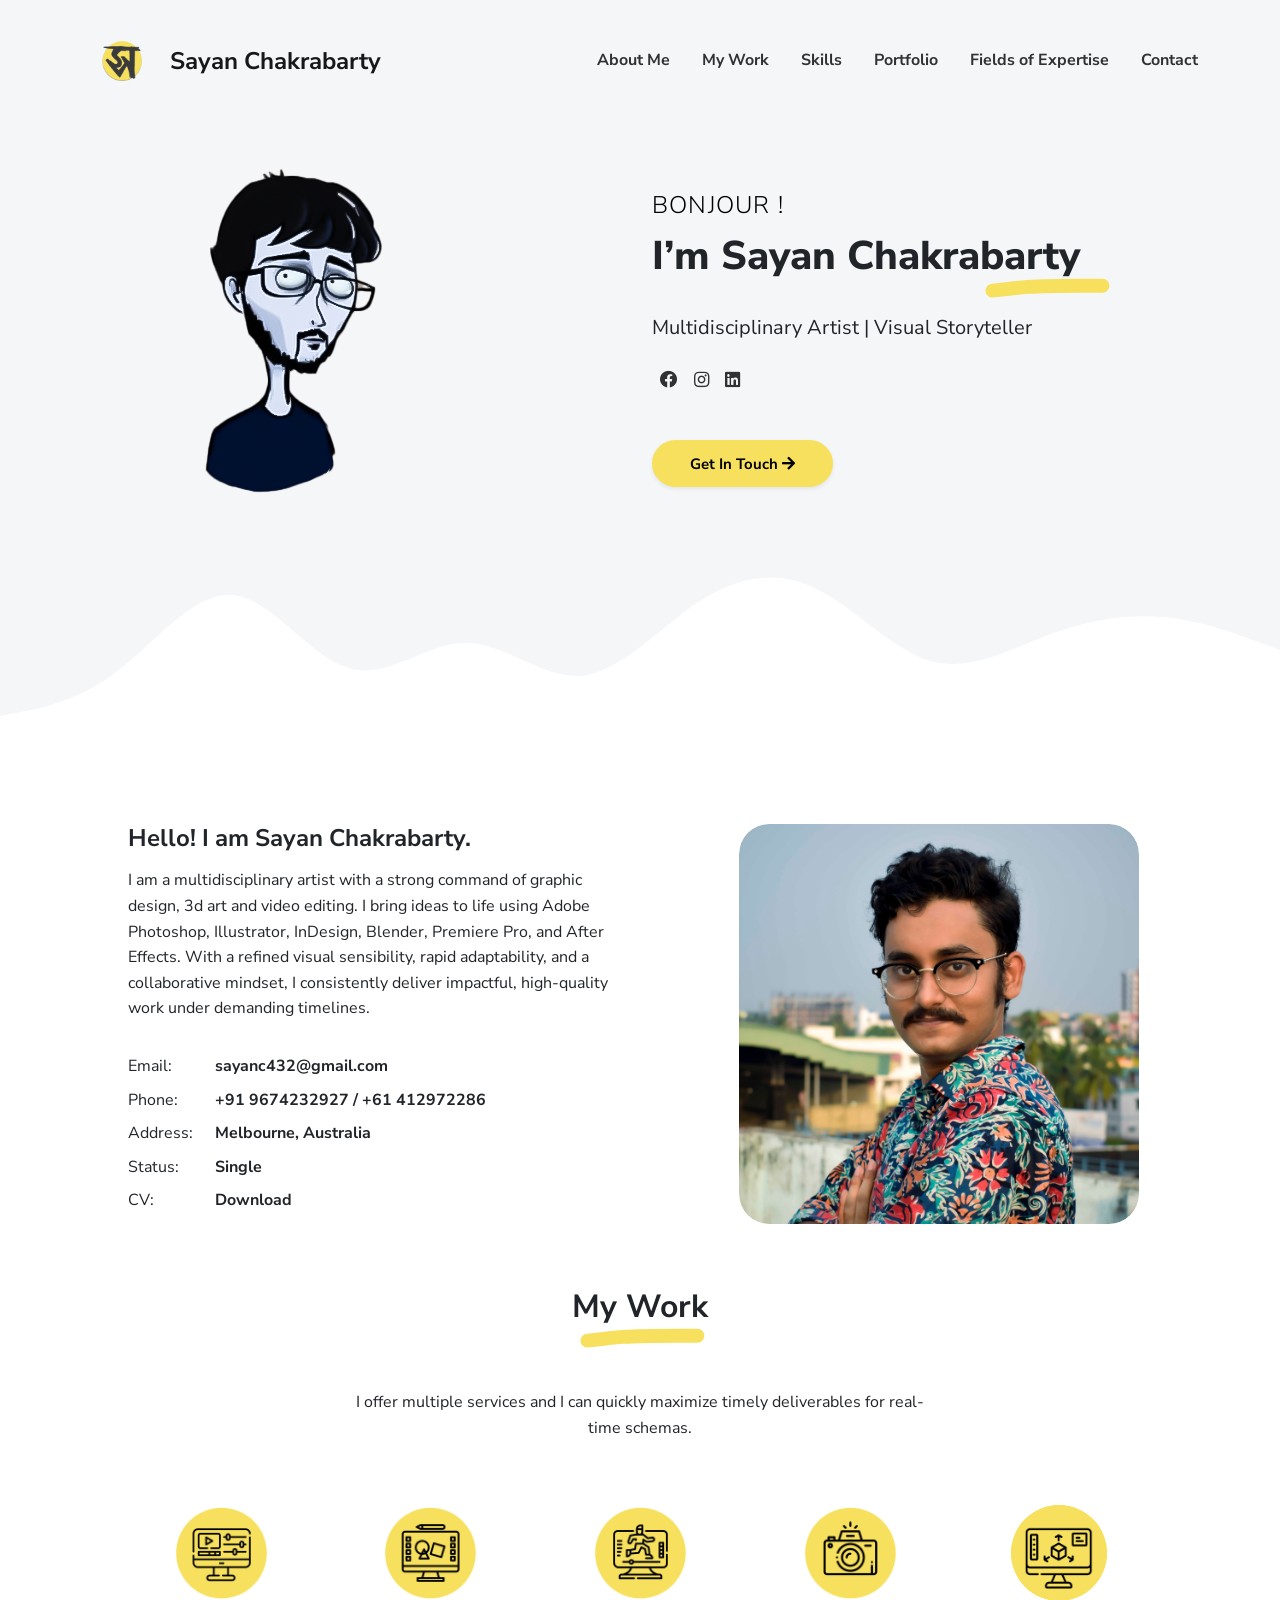
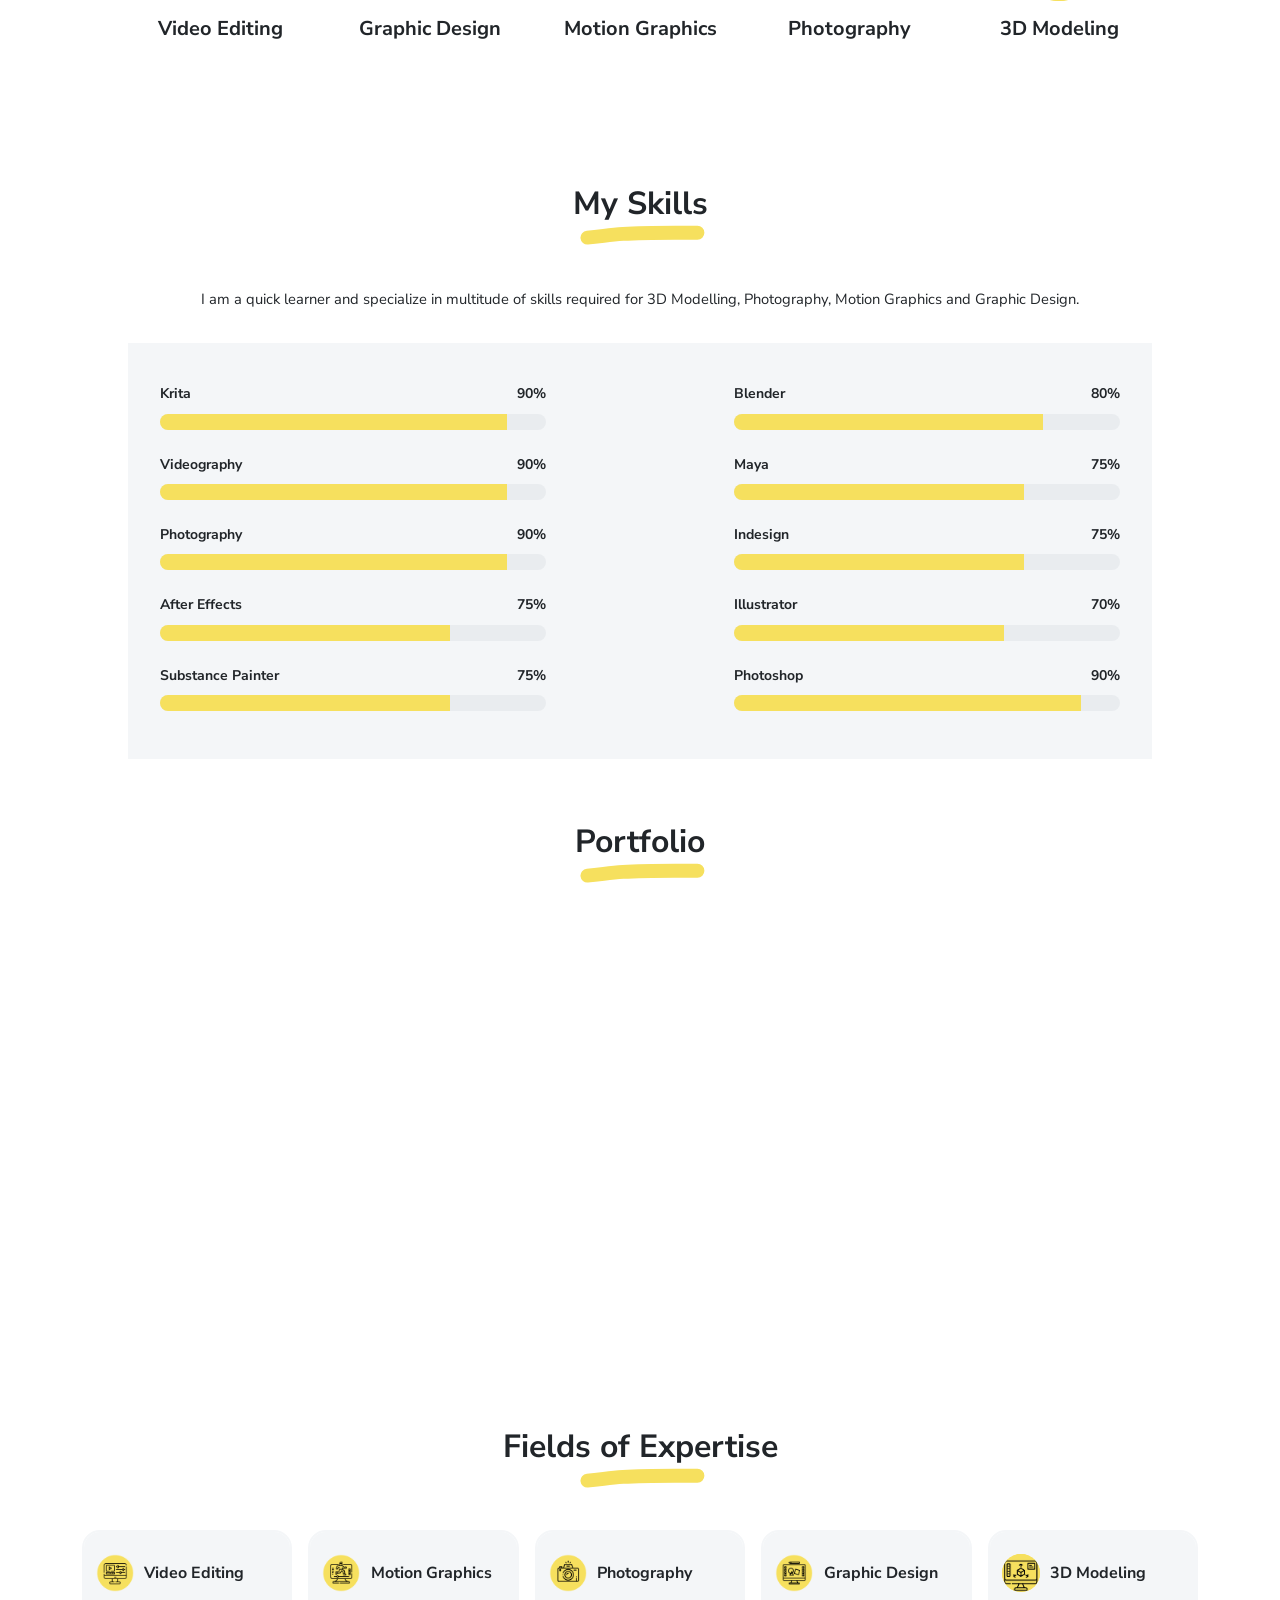
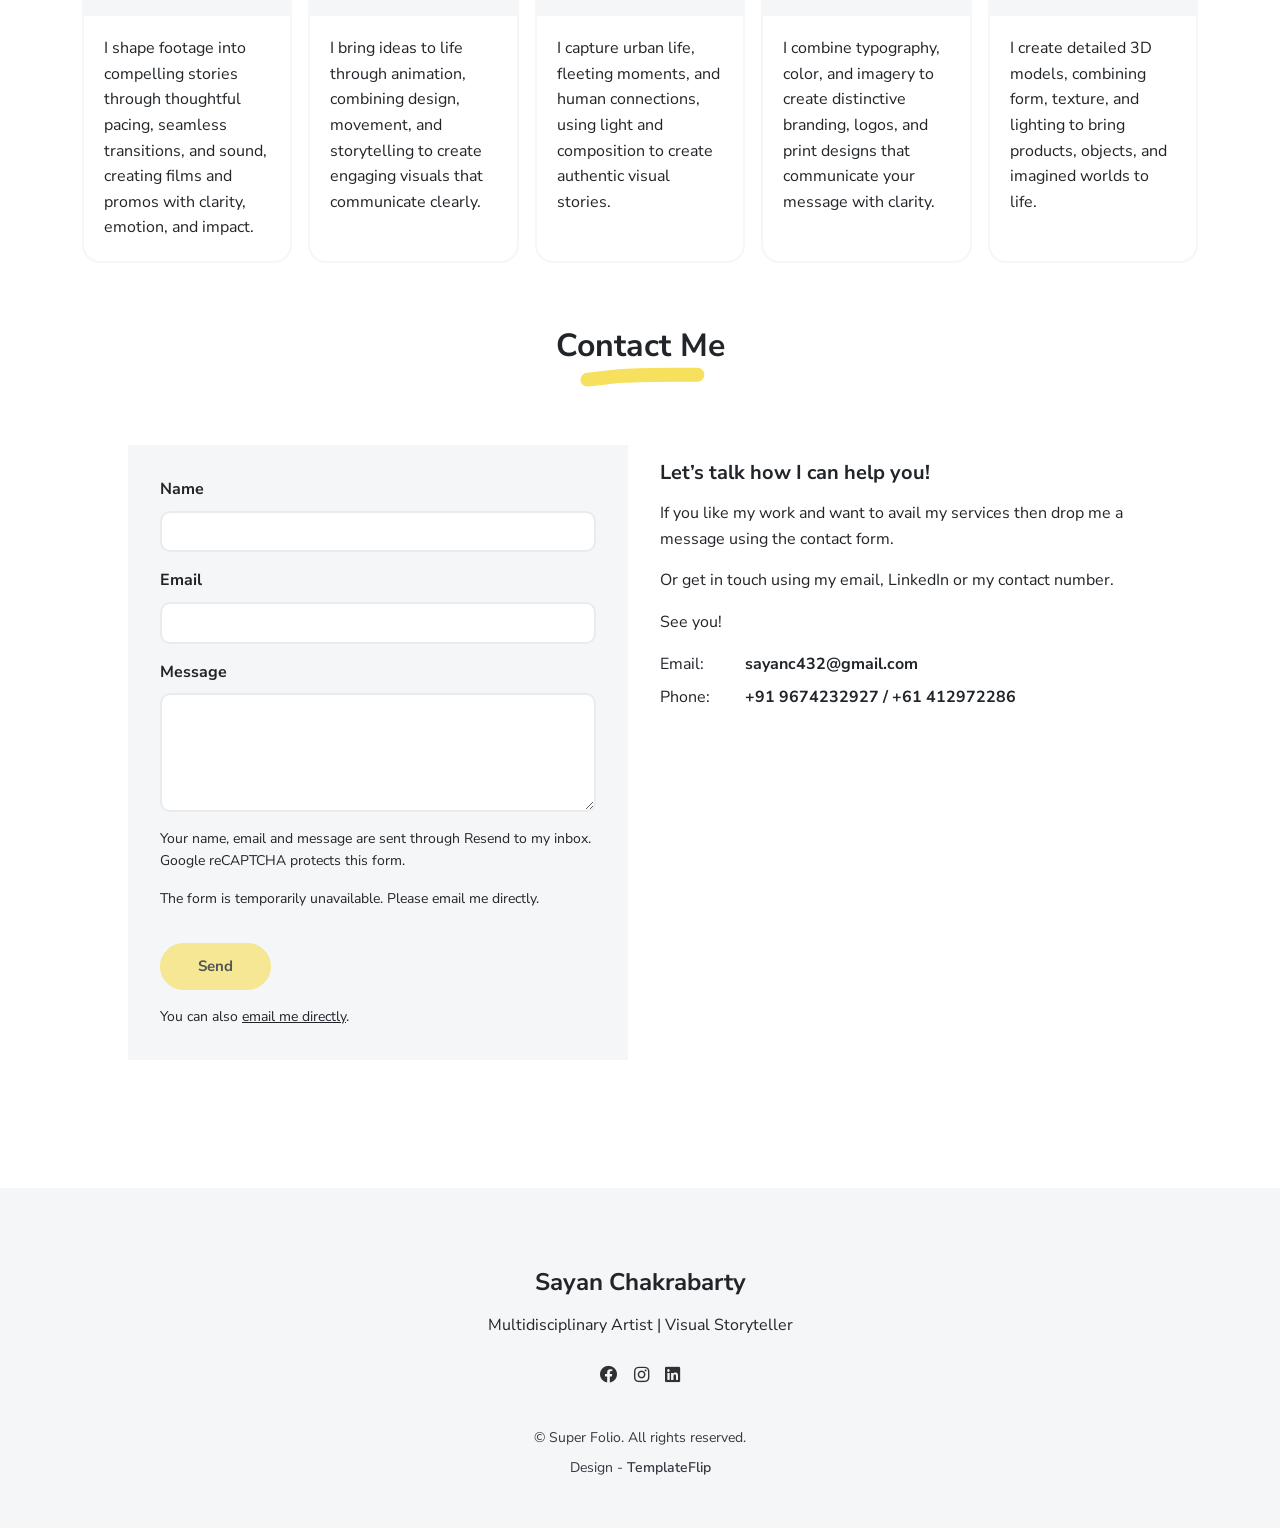
==== web/index.html @ 607a6458 "Add portrait sweep and hover effects; refine expertise cards" ====
<!DOCTYPE html>
<!-- upto 2 directory depth-->
<html lang="en-US">
  <head>
    <meta charset="UTF-8">
    <meta http-equiv="X-UA-Compatible" content="IE=edge">
    <meta name="viewport" content="width=device-width, initial-scale=1">
    <title>Sayan Chakrabarty</title>
    <link rel="preconnect" href="https://fonts.gstatic.com" crossorigin="crossorigin"/>
    <link rel="preload" as="style" href="https://fonts.googleapis.com/css2?family=Nunito+Sans:wght@300;400;700;800&amp;display=swap"/>
    <link rel="stylesheet" href="https://fonts.googleapis.com/css2?family=Nunito+Sans:wght@300;400;700;800&amp;display=swap" media="print" onload="this.media='all'"/>
    <noscript>
      <link rel="stylesheet" href="https://fonts.googleapis.com/css2?family=Nunito+Sans:wght@300;400;700;800&amp;display=swap"/>
    </noscript>
    <link href="./css/font-awesome/css/all.min.css?ver=1.2.0" rel="stylesheet">
    <link href="./css/bootstrap-icons/bootstrap-icons.css?ver=1.2.0" rel="stylesheet">
    <link href="./css/bootstrap.min.css?ver=1.2.0" rel="stylesheet">
    <link href="./css/aos.css?ver=1.2.0" rel="stylesheet">
    <link href="./css/main.css?ver=1.3.0" rel="stylesheet">
    <noscript>
      <style type="text/css">
        [data-aos] {
            opacity: 1 !important;
            transform: translate(0) scale(1) !important;
        }
      </style>
    </noscript>
  </head>
  <body id="top">
    <div id="cursor" class="custom-cursor" aria-hidden="true"></div>
    <header class="bg-light">
      <nav class="navbar navbar-expand-lg navbar-light bg-light" id="header-nav" role="navigation">
        <div class="container"><a class="link-dark navbar-brand site-title mb-0" href="#"><img src="images/logo.png" width="80" height="80" alt="">Sayan Chakrabarty</a>
          <button class="navbar-toggler" type="button" data-bs-toggle="collapse" data-bs-target="#navbarSupportedContent" aria-controls="navbarSupportedContent" aria-expanded="false" aria-label="Toggle navigation"><span class="navbar-toggler-icon"></span></button>
          <div class="collapse navbar-collapse" id="navbarSupportedContent">
            <ul class="navbar-nav ms-auto me-2">
              <li class="nav-item"><a class="nav-link" href="#about">About Me</a></li>
              <li class="nav-item"><a class="nav-link" href="#services">My Work</a></li>
              <li class="nav-item"><a class="nav-link" href="#skills">Skills</a></li>
              <li class="nav-item"><a class="nav-link" href="#portfolio">Portfolio</a></li>
              <li class="nav-item"><a class="nav-link" href="#experience">Fields of Expertise</a></li>
              <li class="nav-item"><a class="nav-link" href="#contact">Contact</a></li>
            </ul>
          </div>
        </div>
      </nav>
    </header>
    <div class="page-content">
      <div id="content">
<header>
  <div class="cover bg-light">
    <div class="container px-3">
      <div class="row">
        <div class="col-lg-6 p-2"><img class="img-fluid" src="images/first.png" alt="hello"/></div>
        <div class="col-lg-6">
          <div class="mt-5">
            <p id="hello_lang" class="lead text-uppercase mb-1" style="font-size: 24px; color: #000000;" font-weight: bold;">Hello !</p>
            <script>
              const element = document.getElementById("hello_lang");
              const languages = ["Hola !", "Bonjour !", "Hallo !", "Namaste !", "Nomoshkar !","Ciao !", "Konnichiwa !"];
              let index = 0;

              setInterval(function () {
                  element.innerHTML = languages[index];
                  index = (index + 1) % languages.length;
              }, 1500);
          </script>
            <h1 class="intro-title marker" data-aos="fade-left" data-aos-delay="50">I’m Sayan Chakrabarty</h1>
            <p class="lead fw-normal mt-3" data-aos="fade-up" data-aos-delay="100">Multidisciplinary Artist | Visual Storyteller</p>
            <div class="social-nav" data-aos="fade-up" data-aos-delay="200">
              <nav role="navigation">
                <ul class="nav justify-content-left">
                  <!--<li class="nav-item"><a class="nav-link" href="https://twitter.com/templateflip" title="Twitter"><i class="fab fa-twitter"></i><span class="menu-title sr-only">Twitter</span></a></li>-->
                  <li class="nav-item"><a class="nav-link" href="https://www.facebook.com/sayan.chakraborty.7359" title="Facebook"><i class="fab fa-facebook"></i><span class="menu-title sr-only">Facebook</span></a></li>
                  <li class="nav-item"><a class="nav-link" href="https://www.instagram.com/sayan_432/" title="Instagram"><i class="fab fa-instagram"></i><span class="menu-title sr-only">Instagram</span></a></li>
                  <li class="nav-item"><a class="nav-link" href="https://www.linkedin.com/in/sayan-chakrabarty-115362227/" title="LinkedIn"><i class="fab fa-linkedin"></i><span class="menu-title sr-only">LinkedIn</span></a></li>
                  <!--<li class="nav-item"><a class="nav-link" href="https://www.behance.net/templateflip" title="Behance"><i class="fab fa-behance"></i><span class="menu-title sr-only">Behance</span></a></li>-->
                </ul>
              </nav>
            </div>
            <div class="mt-3" data-aos="fade-up" data-aos-delay="200"><a class="btn btn-primary shadow-sm mt-1 hover-effect" href="#contact">Get In Touch <i class="fas fa-arrow-right"></i></a></div>
          </div>
        </div>
      </div>
    </div>
  </div>
  <div class="wave-bg"></div>
</header>
<div class="section pt-4 px-3 px-lg-4" id="about">
  <div class="container-narrow">
    <div class="row">
      <div class="col-md-6">
        <h2 class="h4 my-2">Hello! I am Sayan Chakrabarty.</h2>
        <p>I am a multidisciplinary artist with a strong command of graphic design, 3d art and video editing. I bring ideas to life using Adobe Photoshop, Illustrator, InDesign, Blender, Premiere Pro, and After Effects. With a refined visual sensibility, rapid adaptability, and a collaborative mindset, I consistently deliver impactful, high-quality work under demanding timelines.</p>
        <!--<p>I am passionate about Graphic Design. I am a skilled 3D Environment Modeler and master of graphic design tools such as Photoshop and Sketch. I provide a comprehensive suite of services, enabling the rapid optimization and delivery of real-time schemas.</p>-->
        <div class="row mt-3">
          <!--<div class="col-sm-2">
            <div class="pb-1">Age:</div>
          </div>
          <div class="col-sm-10">
            <div class="pb-1 fw-bolder">22</div>
          </div> -->
          <div class="col-sm-2">
            <div class="pb-1">Email:</div>
          </div>
          <div class="col-sm-10">
            <div class="pb-1 fw-bolder">sayanc432@gmail.com</div>
          </div>
          <!--<div class="col-sm-2">
            <div class="pb-1">LinkedIn:</div>
          </div>
          <div class="col-sm-10">
            <div class="pb-1 fw-bolder">https://www.linkedin.com/in/sayan-chakrabarty-115362227/</div>
          </div> -->
          <div class="col-sm-2">
            <div class="pb-1">Phone:</div>
          </div>
          <div class="col-sm-10">
            <div class="pb-1 fw-bolder phone-numbers">+91 9674232927 / +61 412972286</div>
          </div>
          <div class="col-sm-2">
            <div class="pb-1">Address:</div>
          </div>
          <div class="col-sm-10">
            <div class="pb-1 fw-bolder">Melbourne, Australia</div>
          </div>
          <div class="col-sm-2">
            <div class="pb-1">Status:</div>
          </div>
          <div class="col-sm-10">
            <div class="pb-1 fw-bolder">Single</div>
          </div>
          <div class="col-sm-2">
            <div class="pb-1">CV:</div>
          </div>
          <div class="col-sm-10">
            <div class="pb-1 fw-bolder"><a class="cv-download" href="downloads/Sayan-Chakrabarty-CV.pdf" download="Sayan-Chakrabarty-CV.pdf">Download</a></div>
          </div>
        </div>
      </div>
      <div class="col-md-5 offset-md-1" data-aos="fade-left" data-aos-delay="100"><div class="portrait-sweep mt-2"><img class="avatar img-fluid" src="images/sayan_img.jpg" width="400" height="400" alt="Sayan Chakrabarty"/></div></div>
    </div>
  </div>
</div>
<div class="section px-3 px-lg-4 pt-5" id="services">
  <div class="container-narrow">
    <div class="text-center mb-5">
      <h2 class="marker marker-center">My Work</h2>
    </div>
    <div class="text-center">
      <p class="mx-auto mb-3" style="max-width:600px"> I offer multiple services and I can quickly maximize timely deliverables for real-time schemas.</p>
    </div>
    <div class="row row-cols-2 row-cols-md-3 row-cols-lg-5 justify-content-center py-3">
      <div class="col text-center mb-3" data-aos="fade-up" data-aos-delay="100"><img class="mb-2" src="images/RENDER_FINAL.png" width="96" height="96" alt="web design"/>
        <div class="h5">Video Editing</div>
      </div>
      <div class="col text-center mb-3" data-aos="fade-up" data-aos-delay="200"><img class="mb-2" src="images/graphic_design.png" width="96" height="96" alt="graphic design"/>
        <div class="h5">Graphic Design</div>
      </div>
      <div class="col text-center mb-3" data-aos="fade-up" data-aos-delay="300"><img class="mb-2" src="images/videography_sayan.png" width="96" height="96" alt="ui-ux"/>
        <div class="h5">Motion Graphics</div>
      </div>
      <div class="col text-center mb-3" data-aos="fade-up" data-aos-delay="400"><img class="mb-2" src="images/photography_sayan.png" width="96" height="96" alt="app development"/>
        <div class="h5">Photography</div>
      </div>
      <div class="col text-center mb-3" data-aos="fade-up" data-aos-delay="500">
        <span class="modeling-service-icon mb-2"><img src="images/3d-modeling.png?ver=2" width="108" height="108" alt="3D Modeling"/></span>
        <div class="h5">3D Modeling</div>
      </div>
    </div>
  </div>
</div>
<div class="section px-3 px-lg-4 pt-5" id="skills">
  <div class="container-narrow">
    <div class="text-center mb-5">
      <h2 class="marker marker-center">My Skills</h2>
    </div>
    <div class="text-center">
      <p class="skills-intro mx-auto mb-3">I am a quick learner and specialize in multitude of skills required for 3D Modelling, Photography, Motion Graphics and Graphic Design.</p>
    </div>
    
    <div class="bg-light p-3">
      <div class="row">
        <div class="col-md-5">
          <div class="py-1">
            <div class="d-flex text-small fw-bolder"><span class="me-auto">Krita</span><span>90%</span></div>
            <div class="progress my-1">
              <div class="progress-bar bg-primary" role="progressbar" data-aos="zoom-in-right" data-aos-delay="100" data-aos-anchor=".skills-section" style="width: 90%" aria-valuenow="90" aria-valuemin="0" aria-valuemax="100"></div>
            </div>
          </div>
          <div class="py-1">
            <div class="d-flex text-small fw-bolder"><span class="me-auto">Videography</span><span>90%</span></div>
            <div class="progress my-1">
              <div class="progress-bar bg-primary" role="progressbar" data-aos="zoom-in-right" data-aos-delay="200" data-aos-anchor=".skills-section" style="width: 90%" aria-valuenow="90" aria-valuemin="0" aria-valuemax="100"></div>
            </div>
          </div>
          <div class="py-1">
            <div class="d-flex text-small fw-bolder"><span class="me-auto">Photography</span><span>90%</span></div>
            <div class="progress my-1">
              <div class="progress-bar bg-primary" role="progressbar" data-aos="zoom-in-right" data-aos-delay="300" data-aos-anchor=".skills-section" style="width: 90%" aria-valuenow="90" aria-valuemin="0" aria-valuemax="100"></div>
            </div>
          </div>
          <div class="py-1">
            <div class="d-flex text-small fw-bolder"><span class="me-auto">After Effects</span><span>75%</span></div>
            <div class="progress my-1">
              <div class="progress-bar bg-primary" role="progressbar" data-aos="zoom-in-right" data-aos-delay="300" data-aos-anchor=".skills-section" style="width: 75%" aria-valuenow="75" aria-valuemin="0" aria-valuemax="100"></div>
            </div>
          </div>
          <div class="py-1">
            <div class="d-flex text-small fw-bolder"><span class="me-auto">Substance Painter</span><span>75%</span></div>
            <div class="progress my-1">
              <div class="progress-bar bg-primary" role="progressbar" data-aos="zoom-in-right" data-aos-delay="400" data-aos-anchor=".skills-section" style="width: 75%" aria-valuenow="75" aria-valuemin="0" aria-valuemax="100"></div>
            </div>
          </div>
        </div>
        <div class="col-md-5 offset-md-2">
          <div class="py-1">
            <div class="d-flex text-small fw-bolder"><span class="me-auto">Blender</span><span>80%</span></div>
            <div class="progress my-1">
              <div class="progress-bar bg-primary" role="progressbar" data-aos="zoom-in-right" data-aos-delay="400" data-aos-anchor=".skills-section" style="width: 80%" aria-valuenow="80" aria-valuemin="0" aria-valuemax="100"></div>
            </div>
          </div>
          <div class="py-1">
            <div class="d-flex text-small fw-bolder"><span class="me-auto">Maya</span><span>75%</span></div>
            <div class="progress my-1">
              <div class="progress-bar bg-primary" role="progressbar" data-aos="zoom-in-right" data-aos-delay="400" data-aos-anchor=".skills-section" style="width: 75%" aria-valuenow="75" aria-valuemin="0" aria-valuemax="100"></div>
            </div>
          </div>
          <div class="py-1">
            <div class="d-flex text-small fw-bolder"><span class="me-auto">Indesign</span><span>75%</span></div>
            <div class="progress my-1">
              <div class="progress-bar bg-primary" role="progressbar" data-aos="zoom-in-right" data-aos-delay="500" data-aos-anchor=".skills-section" style="width: 75%" aria-valuenow="75" aria-valuemin="0" aria-valuemax="100"></div>
            </div>
          </div>
          <div class="py-1">
            <div class="d-flex text-small fw-bolder"><span class="me-auto">Illustrator</span><span>70%</span></div>
            <div class="progress my-1">
              <div class="progress-bar bg-primary" role="progressbar" data-aos="zoom-in-right" data-aos-delay="600" data-aos-anchor=".skills-section" style="width: 70%" aria-valuenow="70" aria-valuemin="0" aria-valuemax="100"></div>
            </div>
          </div>
          <div class="py-1">
            <div class="d-flex text-small fw-bolder"><span class="me-auto">Photoshop</span><span>90%</span></div>
            <div class="progress my-1">
              <div class="progress-bar bg-primary" role="progressbar" data-aos="zoom-in-right" data-aos-delay="400" data-aos-anchor=".skills-section" style="width: 90%" aria-valuenow="90" aria-valuemin="0" aria-valuemax="100"></div>
            </div>
          </div>
        </div>
      </div>
    </div>
  </div>
</div>
<div class="section px-2 px-lg-4 pt-5" id="portfolio">
  <div class="container">
    <div class="text-center mb-5">
      <h2 class="marker marker-center">Portfolio</h2>
    </div>
    <div class="row">
      <div class="col-lg-4 col-md-6 mb-4">
        <a class="portfolio-link-card" href="https://www.youtube.com/watch?v=_rFMDFSQ_Dk">
          <img src="images/thumbnails/portfolio.png" width="2080" height="1000" alt="Portfolio" loading="lazy" decoding="async">
        </a>
      </div>
      <div class="col-lg-4 col-md-6 mb-4">
        <a class="portfolio-link-card" href="https://www.youtube.com/watch?v=fHY4Ts8pc78">
          <img src="images/thumbnails/fumes-of-fate.png" width="2080" height="1000" alt="Fumes of Fate – Awareness Film" loading="lazy" decoding="async">
        </a>
      </div>
      <div class="col-lg-4 col-md-6 mb-4">
        <a class="portfolio-link-card" href="https://www.youtube.com/watch?v=tKE429hVSYk">
          <img src="images/thumbnails/liquifero.png" width="2080" height="1000" alt="Liquifero – CGI Ad" loading="lazy" decoding="async">
        </a>
      </div>
      <div class="col-lg-4 col-md-6 mb-4">
        <a class="portfolio-link-card" href="https://drive.google.com/file/d/1mAQ2wqFKOx2STGx4H9QnZ6nFoA-G_heU/view?usp=drive_link">
          <img src="images/thumbnails/graphic-design.png" width="2080" height="1000" alt="Portfolio Project 4" loading="lazy" decoding="async">
        </a>
      </div>
      <div class="col-lg-4 col-md-6 mb-4">
        <a class="portfolio-link-card" href="https://drive.google.com/drive/folders/1a2pdxO1nY-0bJq-L89-81NdSuHYh7IhZ">
          <img src="images/thumbnails/additional-work.png" width="2080" height="1000" alt="Additional Work" loading="lazy" decoding="async">
        </a>
      </div>
      <div class="col-lg-4 col-md-6 mb-4">
        <a class="portfolio-link-card" href="https://drive.google.com/file/d/1p0Z0pIoZ6HG1BmOSldpJ8wGgmiKkur0U/view?usp=drivesdk">
          <img src="images/thumbnails/photography.png" width="2080" height="1000" alt="Portfolio Project 6" loading="lazy" decoding="async">
        </a>
      </div>
    </div>
  </div>
</div>

    
  </div>
</div>
<div class="section px-3 px-lg-4 pt-5" id="experience">
  <div class="container">
    <div class="text-center mb-5">
      <h2 class="marker marker-center">Fields of Expertise</h2>
    </div>
    <div class="expertise-grid">
      <article class="card expertise-card" data-aos="fade-up" data-aos-delay="100">
        <div class="card-header">
          <img src="images/RENDER_FINAL.png" width="48" height="48" alt="">
          <h3 class="h5 mb-0">Video Editing</h3>
        </div>
        <div class="card-body"><p class="mb-0">I shape footage into compelling stories through thoughtful pacing, seamless transitions, and sound, creating films and promos with clarity, emotion, and impact.</p></div>
      </article>
      <article class="card expertise-card" data-aos="fade-up" data-aos-delay="200">
        <div class="card-header">
          <img src="images/videography_sayan.png" width="48" height="48" alt="">
          <h3 class="h5 mb-0">Motion Graphics</h3>
        </div>
        <div class="card-body"><p class="mb-0">I bring ideas to life through animation, combining design, movement, and storytelling to create engaging visuals that communicate clearly.</p></div>
      </article>
      <article class="card expertise-card" data-aos="fade-up" data-aos-delay="300">
        <div class="card-header">
          <img src="images/photography_sayan.png" width="48" height="48" alt="">
          <h3 class="h5 mb-0">Photography</h3>
        </div>
        <div class="card-body"><p class="mb-0">I capture urban life, fleeting moments, and human connections, using light and composition to create authentic visual stories.</p></div>
      </article>
      <article class="card expertise-card" data-aos="fade-up" data-aos-delay="400">
        <div class="card-header">
          <img src="images/graphic_design.png" width="48" height="48" alt="">
          <h3 class="h5 mb-0">Graphic Design</h3>
        </div>
        <div class="card-body"><p class="mb-0">I combine typography, color, and imagery to create distinctive branding, logos, and print designs that communicate your message with clarity.</p></div>
      </article>
      <article class="card expertise-card" data-aos="fade-up" data-aos-delay="500">
        <div class="card-header">
          <span class="modeling-service-icon expertise-modeling-icon"><img src="images/3d-modeling.png?ver=2" alt="" width="54" height="54"></span>
          <h3 class="h5 mb-0">3D Modeling</h3>
        </div>
        <div class="card-body"><p class="mb-0">I create detailed 3D models, combining form, texture, and lighting to bring products, objects, and imagined worlds to life.</p></div>
      </article>
    </div>
  </div>
</div>
<!--<div class="section px-3 px-lg-4 pt-5" id="testimonials">
  <div class="container-narrow">
    <div class="text-center mb-5">
      <h2 class="marker marker-center">Client Testimonials</h2>
    </div>
    <div class="row"> 
      <div class="col-md-6 mb-5" data-aos="fade-right" data-aos-delay="100">
        <div class="d-flex ms-md-3"><span><i class="fas fa-2x fa-quote-left"></i></span><span class="m-2">Walter displays exemplary professionalism and is able to take on challenges. He learns quickly and is an asset to any team.</span></div>
        <div class="d-flex justify-content-end align-items-end">
          <div class="text-end me-2">
            <div class="fw-bolder">Aiyana</div>
            <div class="text-small">CEO / Web Design Company</div>
          </div><img class="me-md-3 rounded" src="images/testimonials/client1.jpg" width="96" height="96" alt="client 1"/>
        </div>
      </div>
      <div class="col-md-6 mb-5" data-aos="fade-left" data-aos-delay="300">
        <div class="d-flex ms-md-3"><span><i class="fas fa-2x fa-quote-left"></i></span><span class="m-2">Walter displays exemplary professionalism and is able to take on challenges. He learns quickly and is an asset to any team.</span></div>
        <div class="d-flex justify-content-end align-items-end">
          <div class="text-end me-2">
            <div class="fw-bolder">Alexander</div>
            <div class="text-small">CEO / Web Design Company</div>
          </div><img class="me-md-3 rounded" src="images/testimonials/client2.jpg" width="96" height="96" alt="client 1"/>
        </div>
      </div>
      <div class="col-md-6 mb-5" data-aos="fade-right" data-aos-delay="200">
        <div class="d-flex ms-md-3"><span><i class="fas fa-2x fa-quote-left"></i></span><span class="m-2">Walter is a great co-worker and problem solver. He is quick to extend his helping hand and makes a good team player.</span></div>
        <div class="d-flex justify-content-end align-items-end">
          <div class="text-end me-2">
            <div class="fw-bolder">Ariya</div>
            <div class="text-small">Web Developer</div>
          </div><img class="me-md-3 rounded" src="images/testimonials/client3.jpg" width="96" height="96" alt="client 1"/>
        </div>
      </div>
      <div class="col-md-6 mb-5" data-aos="fade-left" data-aos-delay="400">
        <div class="d-flex ms-md-3"><span><i class="fas fa-2x fa-quote-left"></i></span><span class="m-2">Walter is a great co-worker and problem solver. He is quick to extend his helping hand and makes a good team player.</span></div>
        <div class="d-flex justify-content-end align-items-end">
          <div class="text-end me-2">
            <div class="fw-bolder">Braiden</div>
            <div class="text-small">Web Designer</div>
          </div><img class="me-md-3 rounded" src="images/testimonials/client4.jpg" width="96" height="96" alt="client 1"/>
        </div>
      </div>
    </div>
  </div>
</div>-->
<div class="section px-2 px-lg-4 pb-4 pt-5 mb-5" id="contact">
  <div class="container-narrow">
    <div class="text-center mb-5">
      <h2 class="marker marker-center">Contact Me</h2>
    </div>
    <div class="row">
      <div class="col-md-6" data-aos="zoom-in" data-aos-delay="100">
        <div class="bg-light my-2 p-3 pt-2"><form id="contact-form" action="/api/contact" method="POST">
    <div class="form-group my-2">
      <label for="name" class="form-label fw-bolder">Name</label>
      <input class="form-control" type="text" id="name" name="name" maxlength="120" autocomplete="name" required>
    </div>
    <div class="form-group my-2">
      <label for="email" class="form-label fw-bolder">Email</label>
      <input class="form-control" type="email" id="email" name="email" maxlength="254" autocomplete="email" required>
    </div>
  <div class="form-group my-2">
    <label for="message" class="form-label fw-bolder">Message</label>
    <textarea class="form-control" id="message" name="message" rows="4" maxlength="5000" required></textarea>
  </div>
  <div hidden aria-hidden="true"><label for="contact-website">Leave blank</label><input id="contact-website" name="website" tabindex="-1" autocomplete="off"></div>
  <div id="contact-captcha" class="my-2"></div>
  <p class="small">Your name, email and message are sent through Resend to my inbox. Google reCAPTCHA protects this form.</p>
  <p id="contact-status" role="status" aria-live="polite" class="small mb-2"></p>
  <button id="contact-send" class="btn btn-primary mt-2" type="submit" disabled>Send</button>
  <p class="small mt-2 mb-0">You can also <a href="mailto:sayanc432@gmail.com">email me directly</a>.</p>
  <noscript><p>Please enable JavaScript to use the form, or use the email link above.</p></noscript>
</form>
        </div>
      </div>
      <div class="col-md-6" data-aos="fade-left" data-aos-delay="300">
        <div class="mt-3 px-1">
          <div class="h5">Let’s talk how I can help you!</div>
          <p>If you like my work and want to avail my services then drop me a message using the contact form. </p>
          <p>Or get in touch using my email, LinkedIn or my contact number.</p>
          <p>See you!</p>
        </div>
        <div class="mt-53 px-1">
          <div class="row"> 
            <div class="col-sm-2">
              <div class="pb-1">Email:</div>
            </div>
            <div class="col-sm-10">
              <div class="pb-1 fw-bolder">sayanc432@gmail.com</div>
            </div>
            <!--<div class="col-sm-2">
              <div class="pb-1">Skype:</div>
            </div>
            <div class="col-sm-10">
              <div class="pb-1 fw-bolder">username@skype.com</div>
            </div>-->
            <div class="col-sm-2">
              <div class="pb-1">Phone:</div>
            </div>
            <div class="col-sm-10">
              <div class="pb-1 fw-bolder phone-numbers">+91 9674232927 / +61 412972286</div>
            </div>
          </div>
        </div>
      </div>
    </div>
  </div>
</div>
<footer class="pt-4 pb-4 text-center bg-light">
  <div class="container">
    <div class="my-3">
      <div class="h4">Sayan Chakrabarty</div>
      <p>Multidisciplinary Artist | Visual Storyteller</p>
      <div class="social-nav">
        <nav role="navigation">
          <ul class="nav justify-content-center">
            <!--<li class="nav-item"><a class="nav-link" href="https://twitter.com/templateflip" title="Twitter"><i class="fab fa-twitter"></i><span class="menu-title sr-only">Twitter</span></a></li>-->
            <li class="nav-item"><a class="nav-link" href="https://www.facebook.com/sayan.chakraborty.7359" title="Facebook"><i class="fab fa-facebook"></i><span class="menu-title sr-only">Facebook</span></a></li>
            <li class="nav-item"><a class="nav-link" href="https://www.instagram.com/sayan_432/" title="Instagram"><i class="fab fa-instagram"></i><span class="menu-title sr-only">Instagram</span></a></li>
            <li class="nav-item"><a class="nav-link" href="https://www.linkedin.com/in/sayan-chakrabarty-115362227/" title="LinkedIn"><i class="fab fa-linkedin"></i><span class="menu-title sr-only">LinkedIn</span></a></li>
            <!--<li class="nav-item"><a class="nav-link" href="https://www.behance.net/templateflip" title="Behance"><i class="fab fa-behance"></i><span class="menu-title sr-only">Behance</span></a></li>-->
          </ul>
        </nav>
      </div>
    </div>
    <div class="text-small text-secondary">
      <div class="mb-1">&copy; Super Folio. All rights reserved.</div>
      <div>
        <!-- Make sure to buy a license for the template before removing the line below. Buy license on https://templateflip.com/ -->Design - <a href="https://templateflip.com/" target="_blank">TemplateFlip</a></div>
    </div>
  </div>
</footer></div>
    </div>
    <div id="scrolltop"><a class="btn btn-secondary" href="#top"><span class="icon"><i class="fas fa-angle-up fa-x"></i></span></a></div>
    <script src="./scripts/imagesloaded.pkgd.min.js?ver=1.2.0"></script>
    <script src="./scripts/masonry.pkgd.min.js?ver=1.2.0"></script>
    <script src="./scripts/BigPicture.min.js?ver=1.2.0"></script>
    <script src="./scripts/purecounter.min.js?ver=1.2.0"></script>
    <script src="./scripts/bootstrap.bundle.min.js?ver=1.2.0"></script>
    <script src="./scripts/aos.min.js?ver=1.2.0"></script>
    <script src="./scripts/main.js?ver=1.2.3"></script>
    <script src="./scripts/contact.js?ver=1.0.0" defer></script>
  </body>
</html>
---- web/css/main.css ----
html, body {
  overflow-x: hidden;
}

/**
 * Enable smooth scrolling on the whole document
 */
html {
  scroll-behavior: smooth;
}

/**
 * Disable smooth scrolling when users have prefers-reduced-motion enabled
 */
@media screen and (prefers-reduced-motion: reduce) {
  html {
    scroll-behavior: auto;
  }
}

/**
 * Add .section to every anchored element for scroll margin
 */
.section {
  scroll-margin-top: 2rem;
}

/* Header */
#header-nav .navbar-brand {
  display: inline-flex;
  align-items: center;
  gap: 0.5rem;
  max-width: 100%;
}

#header-nav .navbar-brand img {
  width: 80px;
  height: 80px;
  object-fit: contain;
  flex-shrink: 0;
}

#header-nav .navbar-nav .nav-link {
  white-space: nowrap;
}

#header-nav .navbar-nav .nav-link:hover,
#header-nav .navbar-nav .nav-link:focus-visible {
  color: #F6E05E !important;
}

@media (min-width: 992px) {
  #header-nav .navbar-nav {
    align-items: center;
    gap: 2rem;
    margin-right: 0 !important;
  }

  #header-nav .navbar-nav .nav-link {
    padding-inline: 0;
  }
}

@media (max-width: 575.98px) {
  #header-nav .navbar-brand {
    font-size: 1rem;
    margin-right: 0;
  }
}

/* Only replace the native pointer once the custom image is ready and in use. */
.custom-cursor {
  display: none;
  position: fixed;
  top: 0;
  left: 0;
  width: 75px;
  height: 75px;
  /* Align the arrow tip inside the GIF's transparent canvas with the click point. */
  margin-left: -28px;
  margin-top: -23px;
  pointer-events: none;
  z-index: 2147483647;
  background: url('../images/sayan-c-cursor.gif?ver=1.2.3') center / contain no-repeat;
}

@media (any-hover: hover) and (any-pointer: fine) {
  html.custom-cursor-active,
  html.custom-cursor-active *,
  html.custom-cursor-active *::before,
  html.custom-cursor-active *::after {
    cursor: none !important;
  }

  .custom-cursor-active .custom-cursor {
    display: block;
  }
}

.site-title {
  font-size: 1.5rem;
  font-weight: 700;
  line-height: 3rem;
  text-decoration: none;
}

@media (min-width: 48em) {
  .site-title {
    float: left;
  }
}

.nav-link {
  font-weight: 700;
  color: rgba(0, 0, 0, 0.8) !important;
}

.social-nav .nav-link {
  padding: 0 0.5rem;
  font-size: 1.1rem;
  line-height: 2.5rem;
}

.nav-link:hover,
.nav-link:focus,
.active .nav-link {
  color: rgba(0, 0, 0, 0.6) !important;
}

.social-nav .nav-link:hover,
.social-nav .nav-link:focus-visible {
  color: #F6E05E !important;
}

/* Hero (intro) section */
.modeling-service-icon {
  display: inline-flex;
  align-items: center;
  justify-content: center;
  width: 96px;
  height: 96px;
  border-radius: 50%;
  overflow: hidden;
  background: #F6E05E;
  vertical-align: middle;
}

.modeling-service-icon img {
  width: 108px;
  height: 108px;
  max-width: none;
  flex-shrink: 0;
}

.intro-title {
  font-weight: 800;
}

@-webkit-keyframes animateWave {
  0% {
    transform: scale(1, 0);
  }
  100% {
    transform: scale(1, 1);
  }
}

@keyframes animateWave {
  0% {
    transform: scale(1, 0);
  }
  100% {
    transform: scale(1, 1);
  }
}

.wave-bg {
  display: block;
  height: 220px;
  width: 100%;
  min-width: 600px;
  transform-origin: top;
  -webkit-animation: animateWave 2000ms cubic-bezier(0.23, 1, 0.32, 1) forwards;
          animation: animateWave 2000ms cubic-bezier(0.23, 1, 0.32, 1) forwards;
  background-image: url("../images/wave-bg.svg");
  background-position: center;
  background-repeat: no-repeat;
}

img.avatar {
  border-radius: 30px;
}

/* Masonary grid for portfolio */
.grid:after {
  content: '';
  display: block;
  clear: both;
}

/* Grid Item */
.grid-sizer,
.grid-item {
  width: 100%;
}

.grid-item {
  padding-bottom: 12px;
}

@media (min-width: 48em) {
  .grid-sizer,
  .grid-item {
    width: 25%;
  }
  .grid-item {
    float: left;
    padding: 6px;
  }
}

.grid-item img {
  display: block;
  width: 100%;
  max-width: 100%;
}

/* Portfolio */
.portfolio-link-card {
  display: block;
  text-decoration: none;
}

.portfolio-link-card img {
  display: block;
  width: 100%;
  height: auto;
}

.portfolio-link-card:hover,
.portfolio-link-card:focus-visible {
  outline: 3px solid #F6E05E;
  outline-offset: 3px;
}

.portolio-section .container {
  padding: 0;
}

.portfolio-item {
  position: relative;
  overflow: hidden;
  text-align: center;
  margin: 0;
}

.portfolio-item figcaption {
  position: absolute;
  top: auto;
  bottom: 0;
  left: 0;
  width: 100%;
  padding: 12px;
  background: rgba(255, 255, 255, 0.75);
  transition: transform 0.35s;
  transform: translate3d(0, 100%, 0);
}

.portfolio-item figcaption h4 {
  color: #222;
  font-size: 16px;
  text-transform: uppercase;
  font-weight: 700;
  margin-bottom: 3px;
}

.portfolio-item figcaption p {
  color: #444;
  font-size: 14px;
  font-weight: 600;
  margin-bottom: 0;
}

.portfolio-item:hover figcaption {
  transform: translate3d(0, 0, 0);
}

/* Portolio Caption */
#bp_container .bp-xc {
  background: #F6E05E !important;
}

#bp_caption a {
  text-decoration: none;
}

/* Footer section */
.expertise-grid {
  display: grid;
  grid-template-columns: 1fr;
  gap: 1rem;
}

.expertise-card .card-header {
  display: flex;
  flex-direction: column;
  align-items: flex-start;
  gap: 0.75rem;
  padding: 1.25rem;
}

.expertise-card .card-body {
  padding: 1.25rem;
}

.expertise-card h3 {
  font-size: 1.125rem;
}

.expertise-modeling-icon {
  width: 48px;
  height: 48px;
}

.expertise-modeling-icon img {
  width: 54px;
  height: 54px;
}

@media (min-width: 576px) {
  .expertise-grid { grid-template-columns: repeat(2, minmax(0, 1fr)); }
}

@media (min-width: 992px) {
  .expertise-grid { grid-template-columns: repeat(5, minmax(0, 1fr)); }
  .expertise-card .card-header { min-height: 140px; }
}

footer a:not(.nav-link) {
  color: inherit;
  font-weight: 600;
  text-decoration: none;
  cursor: pointer;
}

/* Scroll Top */
#scrolltop {
  display: block;
  visibility: hidden;
  opacity: 0;
  transition: visibility 0s, opacity 0.5s ease-in;
  position: fixed;
  bottom: 20px;
  right: 20px;
}

#scrolltop .btn {
  padding: 3px 11px;
  border-radius: 50%;
}

/* Additional utility styles */
.container-narrow {
  max-width: 1024px;
  margin: 0 auto;
}

.text-small {
  font-size: 0.875rem;
}

.text-uppercase {
  letter-spacing: 0.05em;
}

.hover-effect {
  transition: transform .18s ease-in-out;
}

.hover-effect:hover {
  transform: translateY(-2px);
}

.marker {
  position: relative;
  display: inline;
  width: auto;
}

.marker-center {
  padding-right: 0;
}

.marker:after {
  content: "";
  width: 125px;
  height: 30px;
  position: absolute;
  bottom: -25px;
  right: -30px;
  background-image: url("../images/marker.svg");
  background-repeat: no-repeat;
}

.marker-center:after {
  bottom: -30px;
  left: 50%;
  margin-left: -60px;
}

@media (max-width: 575.98px) {
  .marker {
    padding-right: 0;
  }
  .marker:after {
    bottom: -30px;
    left: 50%;
    margin-left: -60px;
  }
}

.entry-title a {
  text-decoration: none;
}

.phone-numbers {
  white-space: nowrap;
  font-size: clamp(12px, 3.4vw, 16px);
}
.cv-download {
  color: inherit;
  text-decoration: none;
  transition: color .2s ease, text-shadow .2s ease;
}
.cv-download:hover,
.cv-download:focus-visible {
  color: #F6E05E;
  text-shadow: 0 0 8px rgba(246, 224, 94, .5);
}

/* One sweep per hover entry; leaving resets the animation. */
.portrait-sweep {
  position: relative;
  width: fit-content;
  max-width: 100%;
  overflow: hidden;
  border-radius: 30px;
  isolation: isolate;
}
.portrait-sweep img { display: block; }
.portrait-sweep::after {
  content: "";
  position: absolute;
  inset: -30% -70%;
  pointer-events: none;
  background: linear-gradient(110deg, transparent 42%, rgba(255,255,255,.12) 46%, rgba(255,255,255,.65) 50%, rgba(255,255,255,.12) 54%, transparent 58%);
  transform: translateX(-65%);
  opacity: 0;
}
@keyframes portrait-light-sweep {
  0% { transform: translateX(-65%); opacity: 0; }
  10%, 85% { opacity: 1; }
  100% { transform: translateX(65%); opacity: 0; }
}
#services .col > img,
#services .col > .modeling-service-icon {
  border-radius: 50%;
  transition: transform .25s ease, box-shadow .25s ease;
}
.skills-intro { max-width: none; }
@media (min-width: 1200px) {
  .skills-intro { white-space: nowrap; font-size: clamp(12px, 1.15vw, 16px); }
}
#skills .progress {
  overflow: visible;
  position: relative;
  border-radius: 1rem;
}
#skills .progress::before {
  content: "";
  position: absolute;
  inset: -12px 0;
}
#skills .progress-bar {
  position: relative;
  overflow: visible;
  border-radius: 1rem 0 0 1rem;
}
#skills .progress-bar::after {
  content: "";
  position: absolute;
  inset: -2px 0;
  border-radius: inherit;
  background: #F6E05E;
  filter: blur(9px);
  opacity: 0;
  pointer-events: none;
  transition: opacity .25s ease;
}
.expertise-card { border-radius: 18px; overflow: hidden; }
.expertise-card .card-header {
  flex-direction: row;
  align-items: center;
  gap: .65rem;
  padding: .9rem .75rem;
  min-height: 84px;
}
.expertise-card .card-header > img,
.expertise-card .card-header > span { flex-shrink: 0; width: 38px; height: 38px; }
.expertise-card h3 { font-size: 1rem; }
@media (hover: hover) and (pointer: fine) {
  .portrait-sweep:hover::after { animation: portrait-light-sweep 1.5s ease-in-out 1 forwards; }
  #services .col > img:hover,
  #services .col > .modeling-service-icon:hover {
    transform: translateY(-5px) scale(1.08);
    box-shadow: 0 8px 22px rgba(246,224,94,.6);
  }
  #skills .progress:hover .progress-bar::after { opacity: .85; }
}
@media (prefers-reduced-motion: reduce) {
  .portrait-sweep:hover::after { animation: none; }
  #services .col > img, #services .col > .modeling-service-icon,
  #skills .progress-bar::after { transition: none; }
}
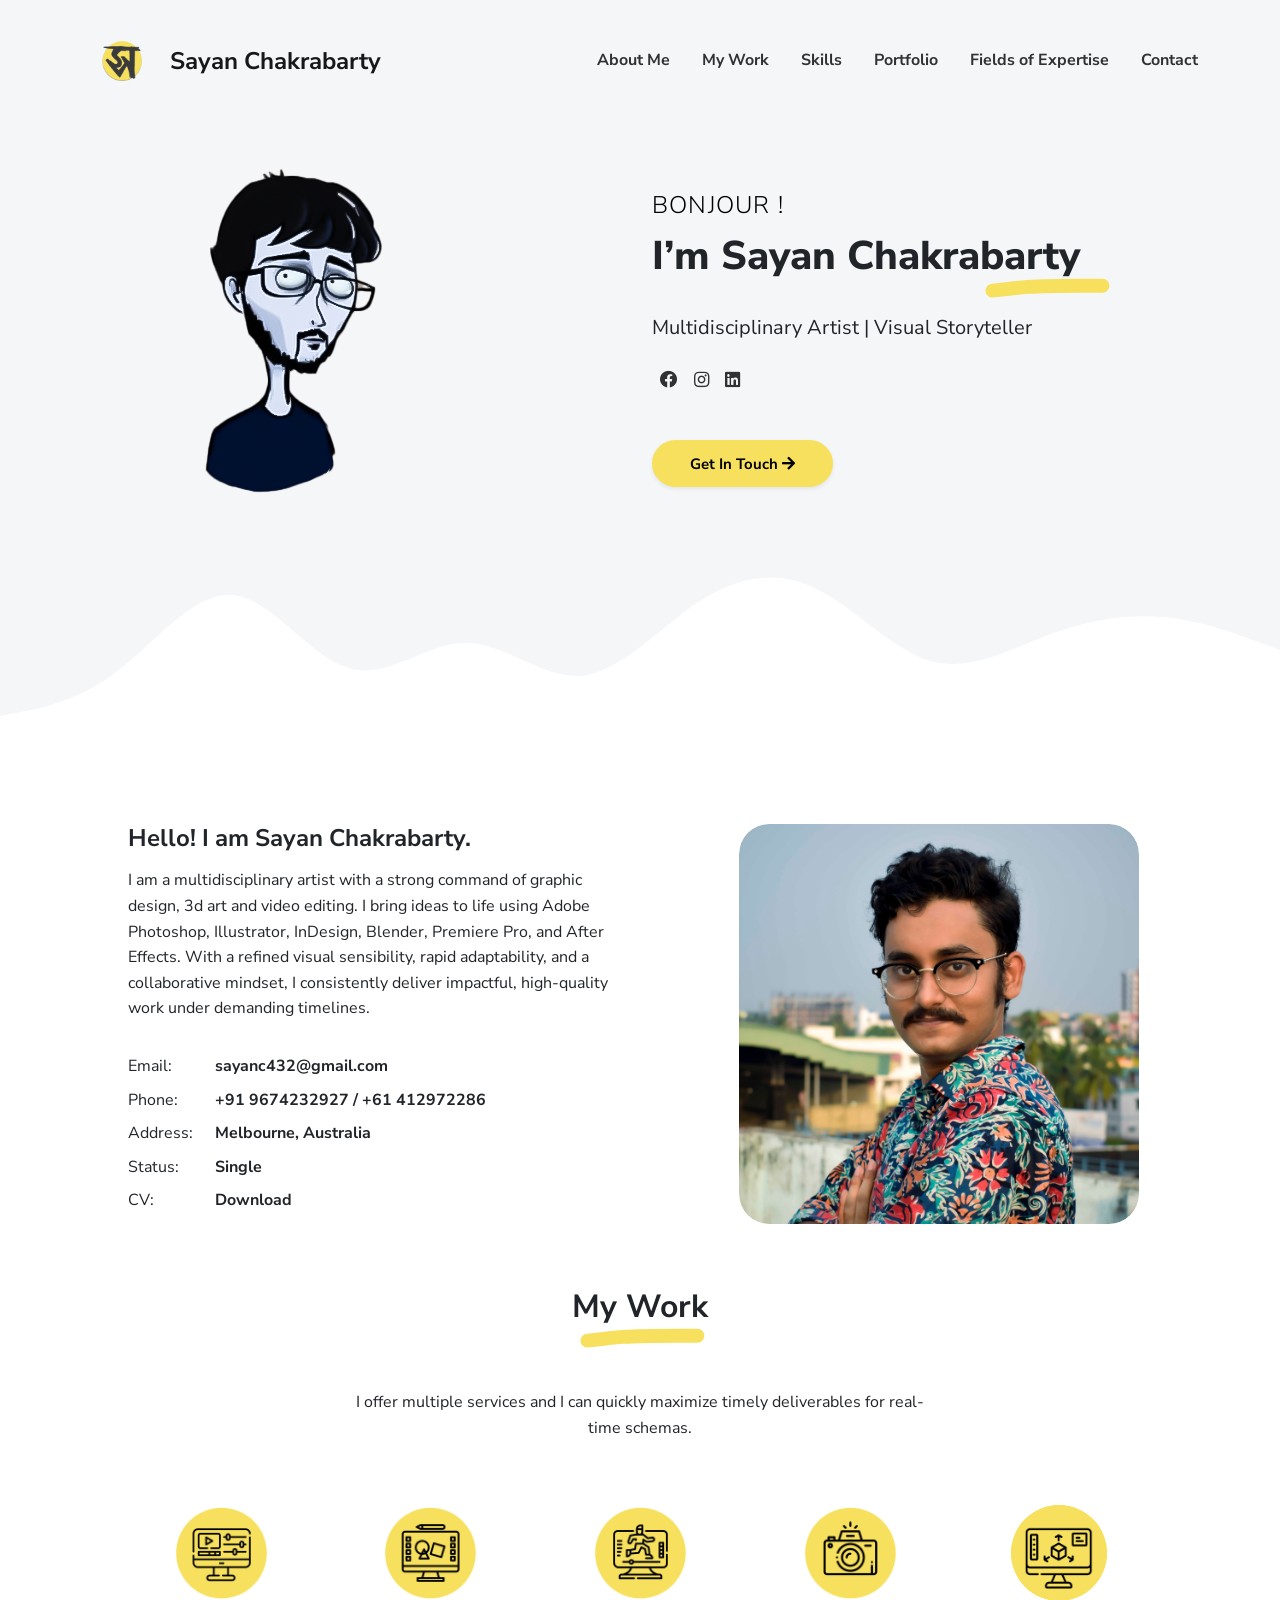
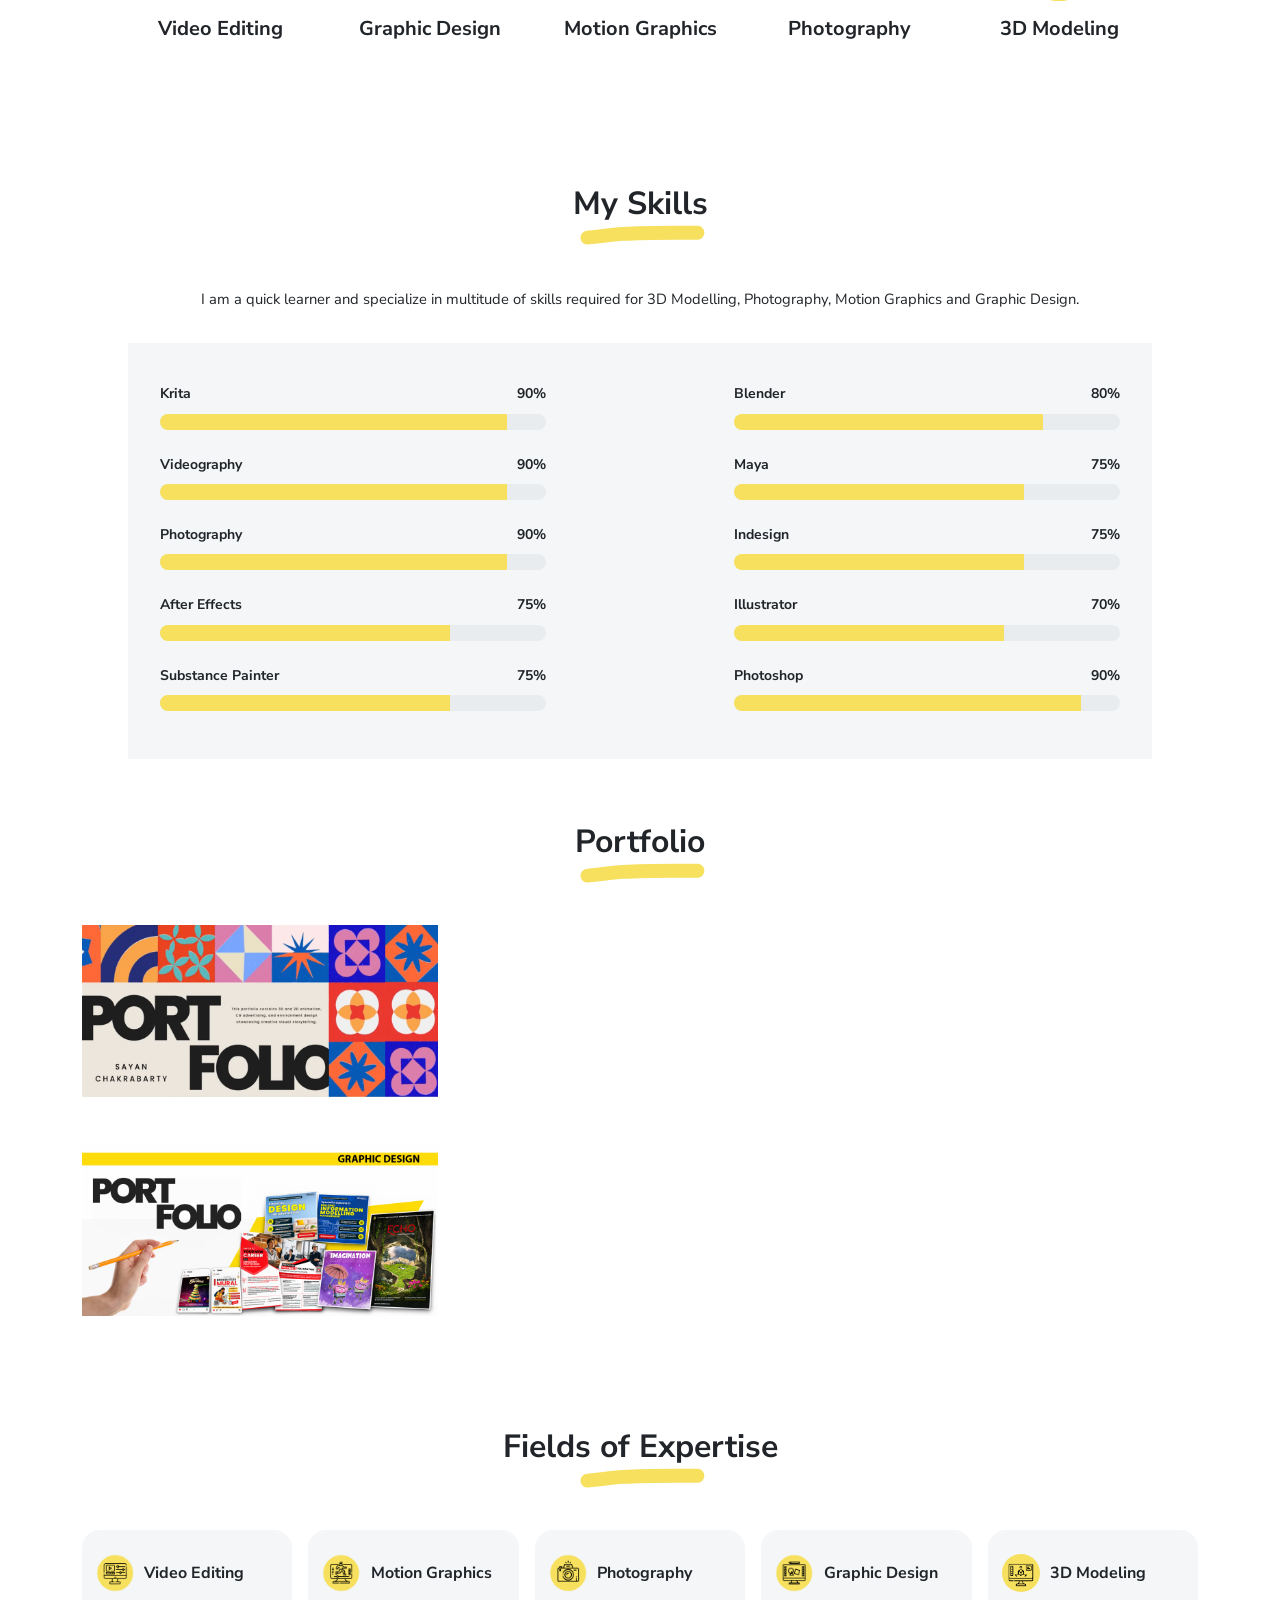
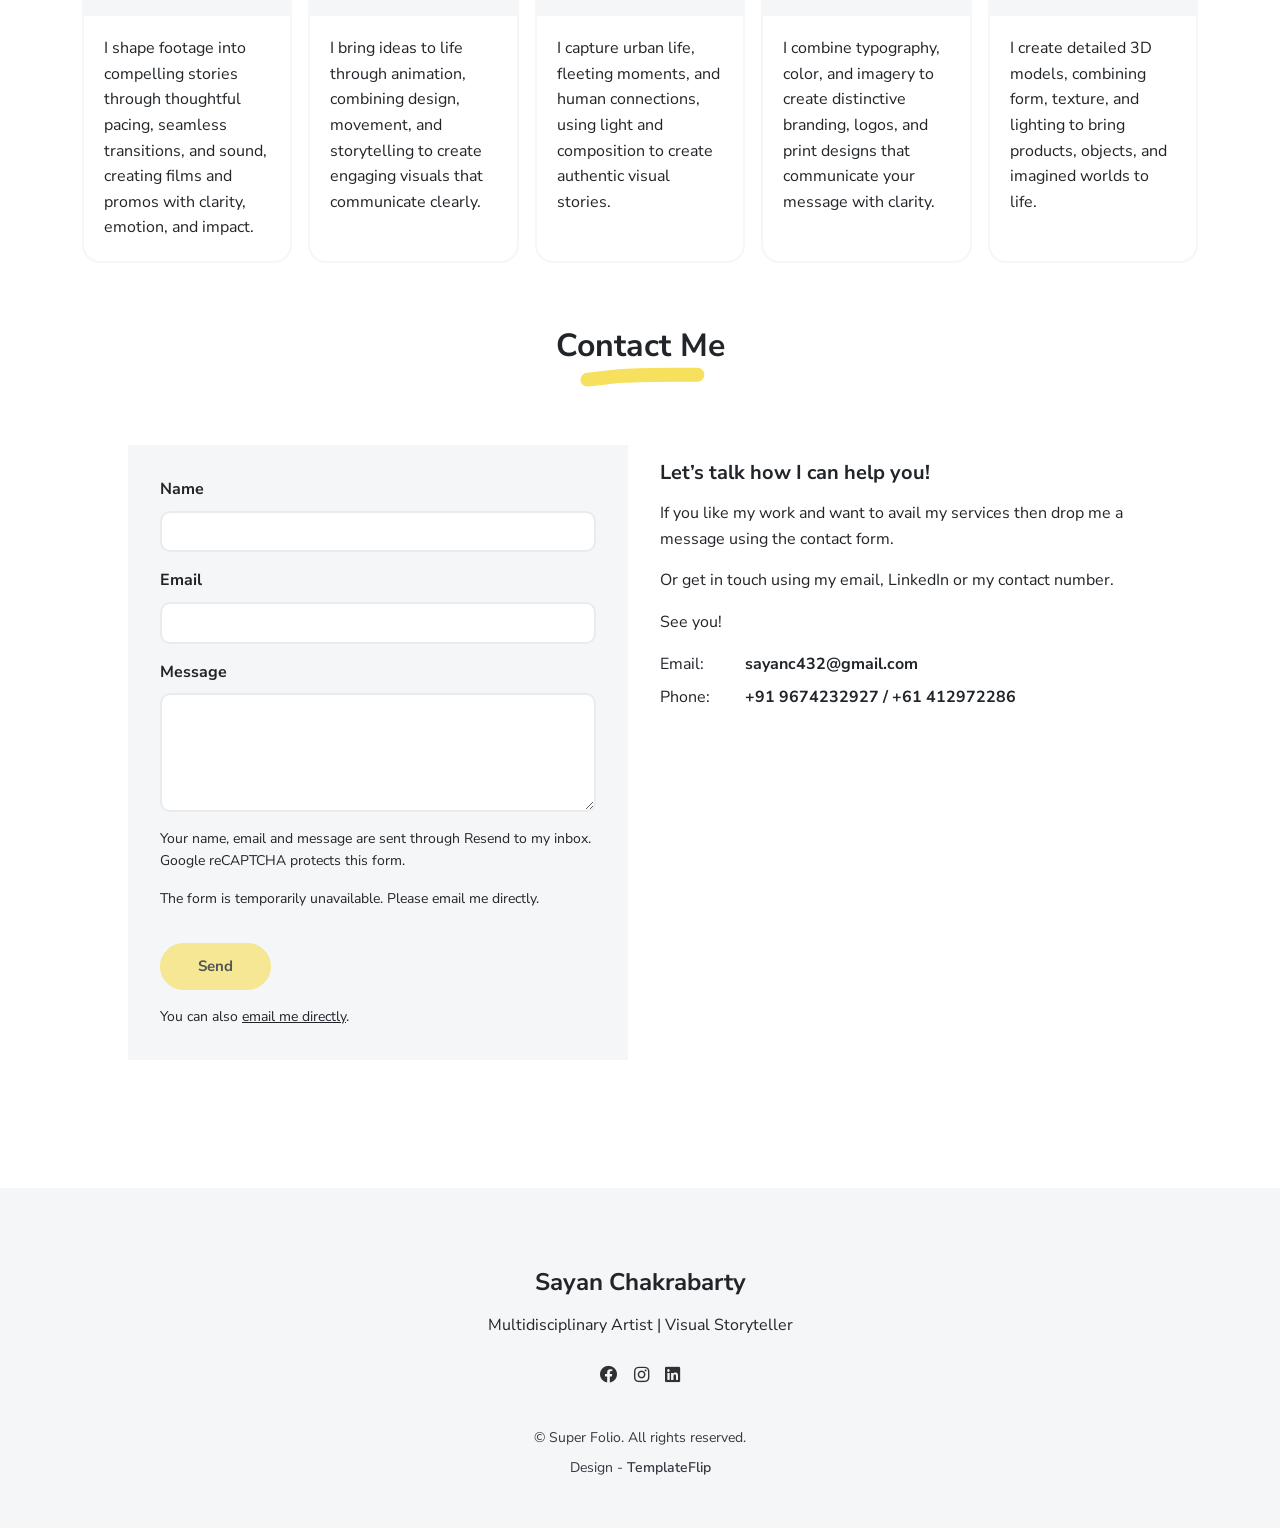
==== commit 07e686ac: "Scale expertise modeling artwork to match adjacent icons" ====
--- a/web/index.html
+++ b/web/index.html
@@ -16,7 +16,7 @@
     <link href="./css/bootstrap-icons/bootstrap-icons.css?ver=1.2.0" rel="stylesheet">
     <link href="./css/bootstrap.min.css?ver=1.2.0" rel="stylesheet">
     <link href="./css/aos.css?ver=1.2.0" rel="stylesheet">
-    <link href="./css/main.css?ver=1.3.0" rel="stylesheet">
+    <link href="./css/main.css?ver=1.3.1" rel="stylesheet">
     <noscript>
       <style type="text/css">
         [data-aos] {
--- a/web/css/main.css
+++ b/web/css/main.css
@@ -323,8 +323,8 @@
 }
 
 .expertise-modeling-icon img {
-  width: 54px;
-  height: 54px;
+  width: 40px;
+  height: 40px;
 }
 
 @media (min-width: 576px) {
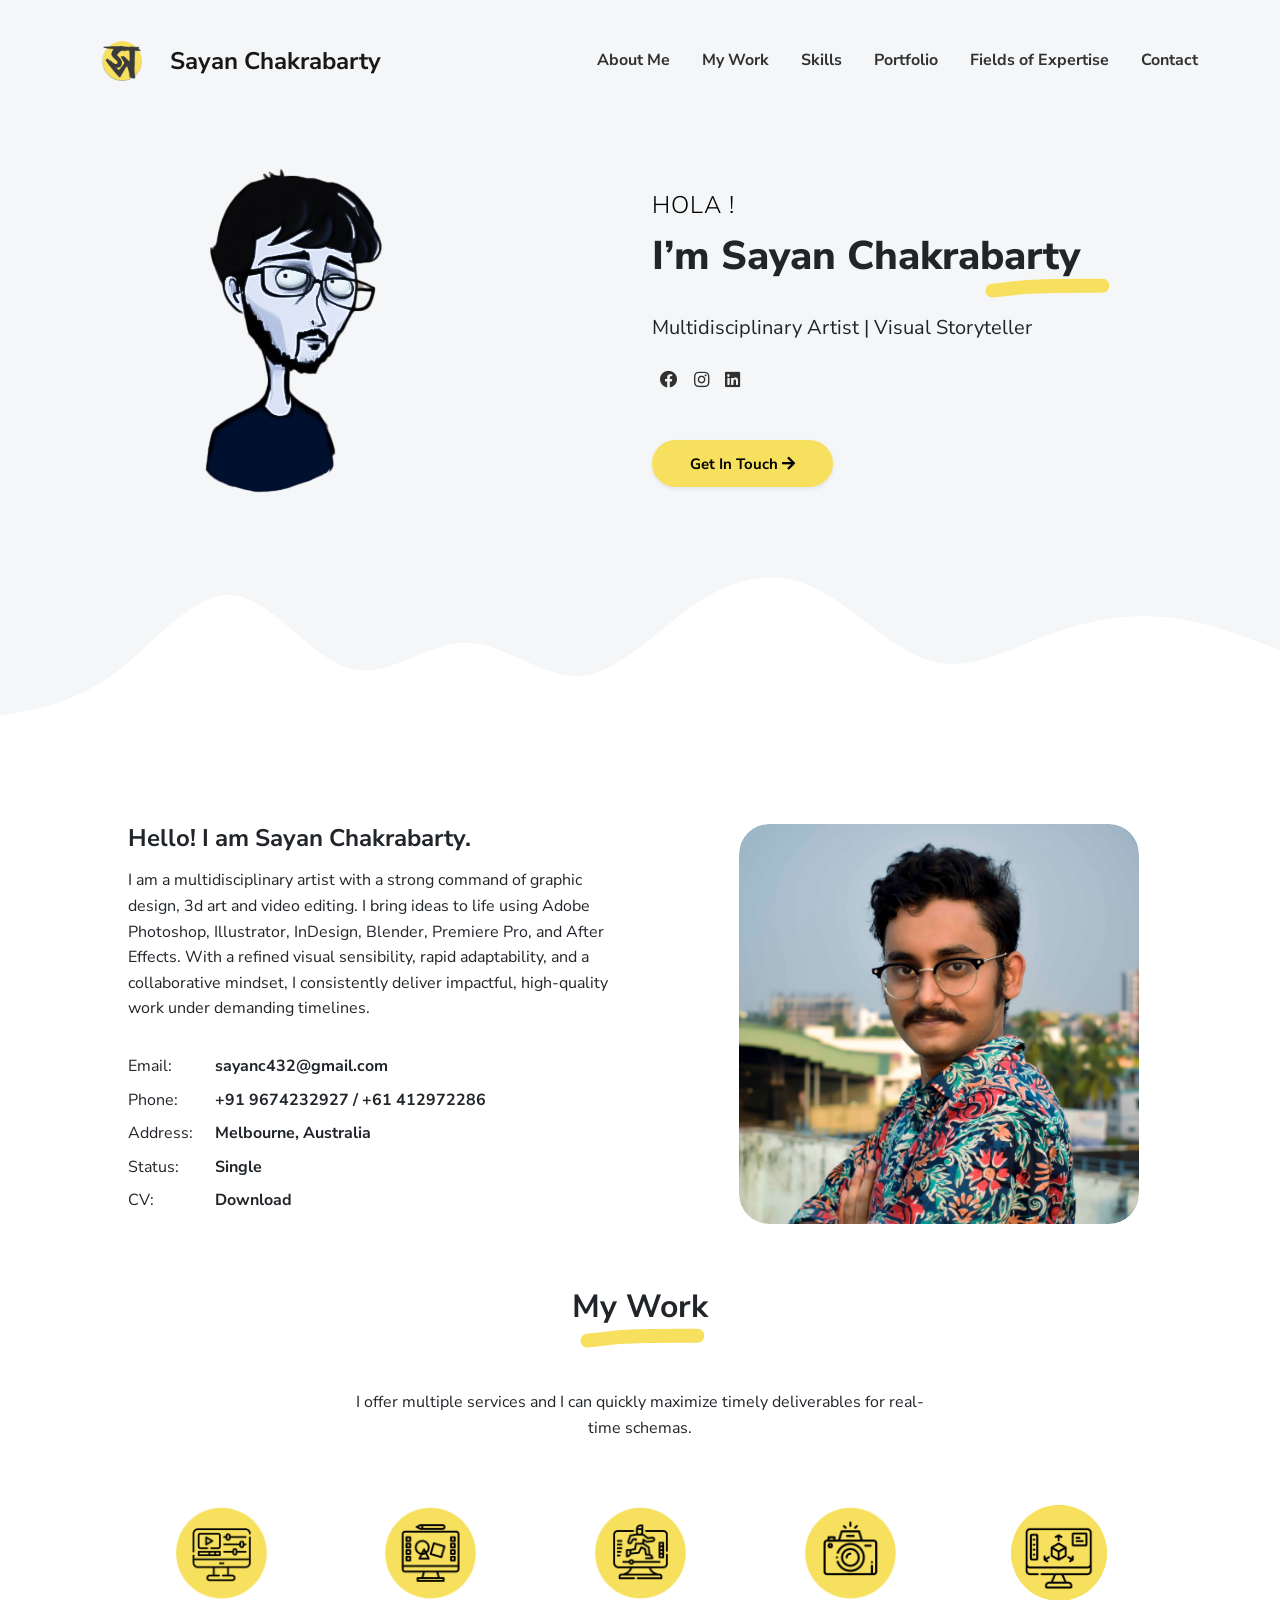
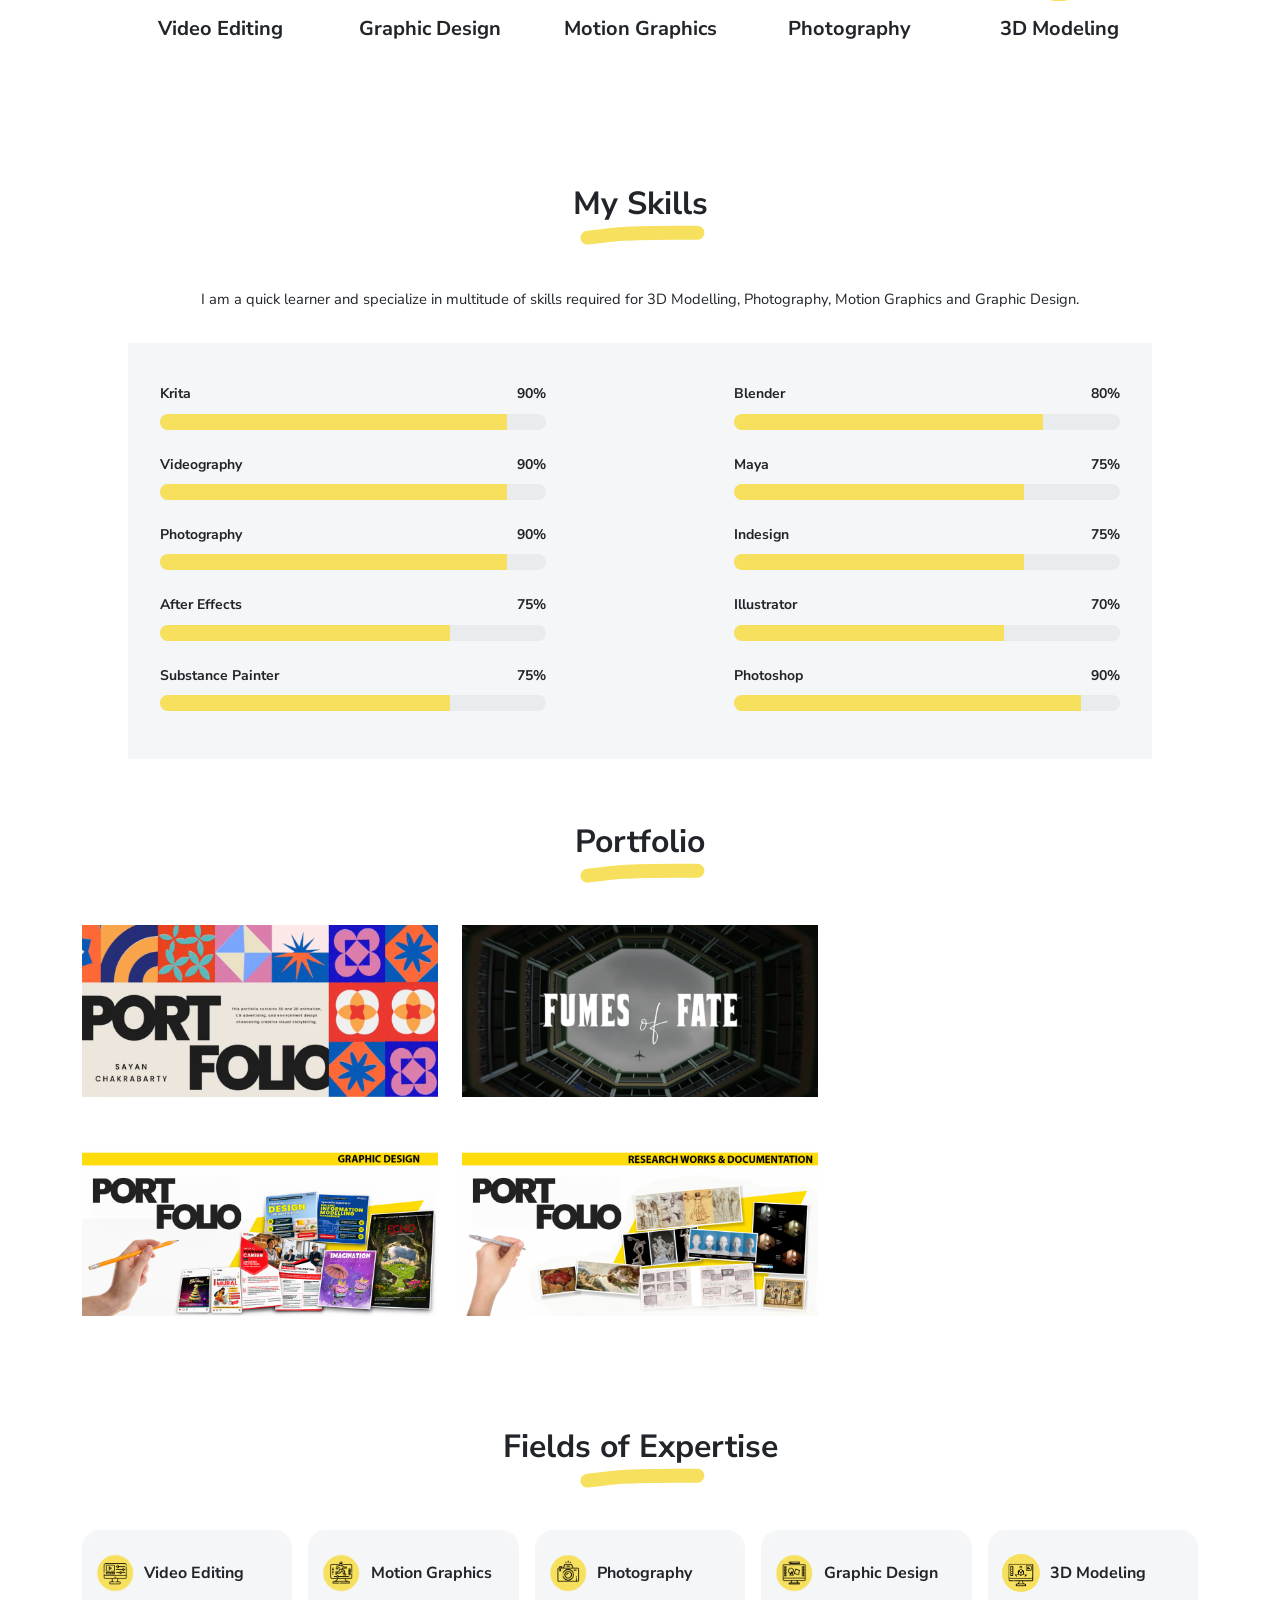
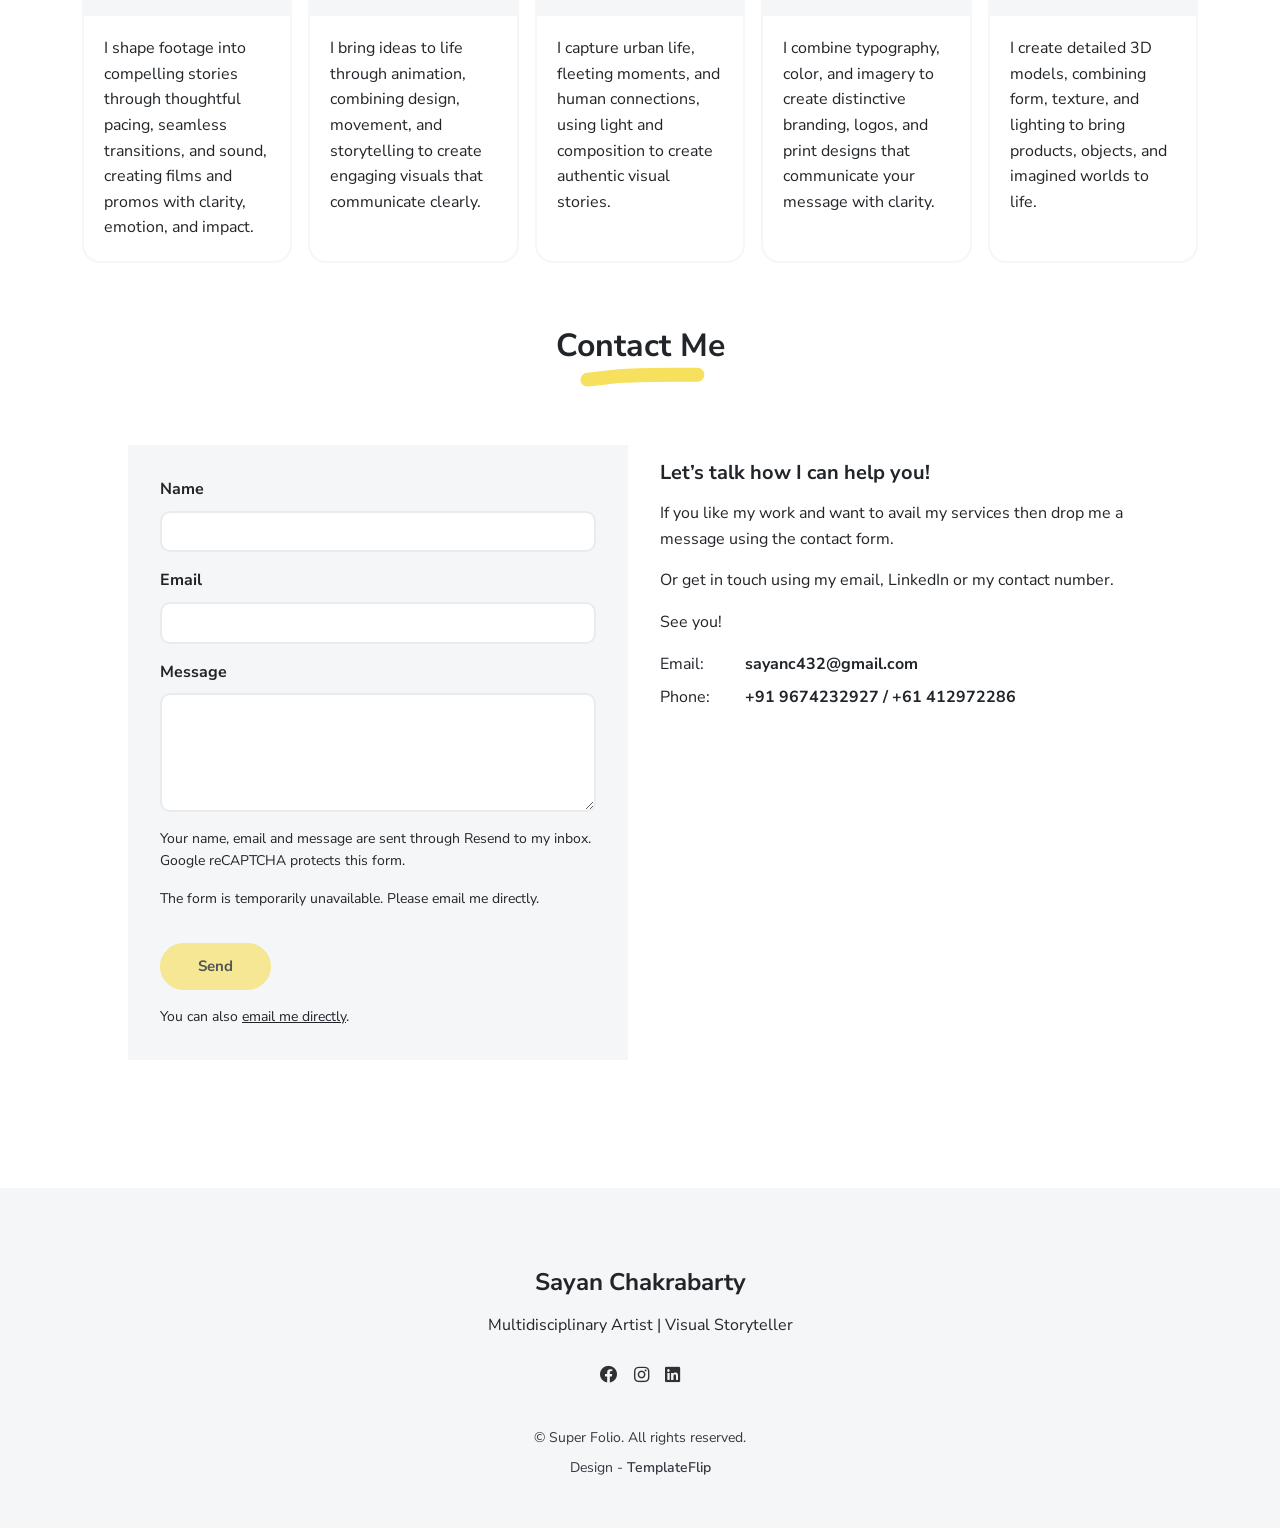
==== commit be3e5d8a: "Animate portfolio descriptions with sliding yellow typewriter overlays" ====
--- a/web/index.html
+++ b/web/index.html
@@ -16,7 +16,7 @@
     <link href="./css/bootstrap-icons/bootstrap-icons.css?ver=1.2.0" rel="stylesheet">
     <link href="./css/bootstrap.min.css?ver=1.2.0" rel="stylesheet">
     <link href="./css/aos.css?ver=1.2.0" rel="stylesheet">
-    <link href="./css/main.css?ver=1.3.1" rel="stylesheet">
+    <link href="./css/main.css?ver=1.3.2" rel="stylesheet">
     <noscript>
       <style type="text/css">
         [data-aos] {
@@ -258,31 +258,43 @@
       <div class="col-lg-4 col-md-6 mb-4">
         <a class="portfolio-link-card" href="https://www.youtube.com/watch?v=_rFMDFSQ_Dk">
           <img src="images/thumbnails/portfolio.png" width="2080" height="1000" alt="Portfolio" loading="lazy" decoding="async">
+          <span class="portfolio-description">A collection of animation, motion graphics, and visual stories showcasing my creative skills and ideas.</span>
+          <span class="portfolio-overlay" aria-hidden="true"><span class="portfolio-copy"><span class="portfolio-copy-space">A collection of animation, motion graphics, and visual stories showcasing my creative skills and ideas.</span><span class="portfolio-typed"></span></span></span>
         </a>
       </div>
       <div class="col-lg-4 col-md-6 mb-4">
         <a class="portfolio-link-card" href="https://www.youtube.com/watch?v=fHY4Ts8pc78">
           <img src="images/thumbnails/fumes-of-fate.png" width="2080" height="1000" alt="Fumes of Fate – Awareness Film" loading="lazy" decoding="async">
+          <span class="portfolio-description">An awareness film exploring climate change through visual storytelling, encouraging reflection on our shared future.</span>
+          <span class="portfolio-overlay" aria-hidden="true"><span class="portfolio-copy"><span class="portfolio-copy-space">An awareness film exploring climate change through visual storytelling, encouraging reflection on our shared future.</span><span class="portfolio-typed"></span></span></span>
         </a>
       </div>
       <div class="col-lg-4 col-md-6 mb-4">
         <a class="portfolio-link-card" href="https://www.youtube.com/watch?v=tKE429hVSYk">
           <img src="images/thumbnails/liquifero.png" width="2080" height="1000" alt="Liquifero – CGI Ad" loading="lazy" decoding="async">
+          <span class="portfolio-description">A CGI advertisement presenting refreshing fruit drinks through colorful visuals, detailed modeling, and engaging animation.</span>
+          <span class="portfolio-overlay" aria-hidden="true"><span class="portfolio-copy"><span class="portfolio-copy-space">A CGI advertisement presenting refreshing fruit drinks through colorful visuals, detailed modeling, and engaging animation.</span><span class="portfolio-typed"></span></span></span>
         </a>
       </div>
       <div class="col-lg-4 col-md-6 mb-4">
         <a class="portfolio-link-card" href="https://drive.google.com/file/d/1mAQ2wqFKOx2STGx4H9QnZ6nFoA-G_heU/view?usp=drive_link">
           <img src="images/thumbnails/graphic-design.png" width="2080" height="1000" alt="Portfolio Project 4" loading="lazy" decoding="async">
+          <span class="portfolio-description">A selection of posters, branding, and promotional designs combining clear messages with thoughtful visual choices.</span>
+          <span class="portfolio-overlay" aria-hidden="true"><span class="portfolio-copy"><span class="portfolio-copy-space">A selection of posters, branding, and promotional designs combining clear messages with thoughtful visual choices.</span><span class="portfolio-typed"></span></span></span>
         </a>
       </div>
       <div class="col-lg-4 col-md-6 mb-4">
         <a class="portfolio-link-card" href="https://drive.google.com/drive/folders/1a2pdxO1nY-0bJq-L89-81NdSuHYh7IhZ">
           <img src="images/thumbnails/additional-work.png" width="2080" height="1000" alt="Additional Work" loading="lazy" decoding="async">
+          <span class="portfolio-description">A collection of research, sketches, and studies exploring art, design, lighting, and visual storytelling techniques.</span>
+          <span class="portfolio-overlay" aria-hidden="true"><span class="portfolio-copy"><span class="portfolio-copy-space">A collection of research, sketches, and studies exploring art, design, lighting, and visual storytelling techniques.</span><span class="portfolio-typed"></span></span></span>
         </a>
       </div>
       <div class="col-lg-4 col-md-6 mb-4">
         <a class="portfolio-link-card" href="https://drive.google.com/file/d/1p0Z0pIoZ6HG1BmOSldpJ8wGgmiKkur0U/view?usp=drivesdk">
           <img src="images/thumbnails/photography.png" width="2080" height="1000" alt="Portfolio Project 6" loading="lazy" decoding="async">
+          <span class="portfolio-description">Photographs capturing everyday life, people, and places through thoughtful framing, natural light, and meaningful moments.</span>
+          <span class="portfolio-overlay" aria-hidden="true"><span class="portfolio-copy"><span class="portfolio-copy-space">Photographs capturing everyday life, people, and places through thoughtful framing, natural light, and meaningful moments.</span><span class="portfolio-typed"></span></span></span>
         </a>
       </div>
     </div>
@@ -478,5 +490,6 @@
     <script src="./scripts/aos.min.js?ver=1.2.0"></script>
     <script src="./scripts/main.js?ver=1.2.3"></script>
     <script src="./scripts/contact.js?ver=1.0.0" defer></script>
-  </body>
+  <script src="./scripts/portfolio-hover.js?ver=1.0.0" defer></script>
+</body>
 </html>
--- a/web/css/main.css
+++ b/web/css/main.css
@@ -522,3 +522,35 @@
   #services .col > img, #services .col > .modeling-service-icon,
   #skills .progress-bar::after { transition: none; }
 }
+
+.portfolio-link-card { position: relative; overflow: hidden; }
+.portfolio-description {
+  position: absolute;
+  width: 1px;
+  height: 1px;
+  padding: 0;
+  margin: -1px;
+  overflow: hidden;
+  clip-path: inset(50%);
+  white-space: nowrap;
+}
+.portfolio-overlay {
+  position: absolute;
+  inset: 0;
+  background: #F6E05E;
+  color: #212529;
+  transform: translateX(-100%);
+  display: flex;
+  align-items: center;
+  padding: clamp(14px, 2vw, 28px);
+  pointer-events: none;
+}
+.portfolio-copy {
+  position: relative;
+  display: block;
+  font-size: clamp(13px, 1.25vw, 18px);
+  font-weight: 600;
+  line-height: 1.5;
+}
+.portfolio-copy-space { visibility: hidden; }
+.portfolio-typed { position: absolute; inset: 0; }
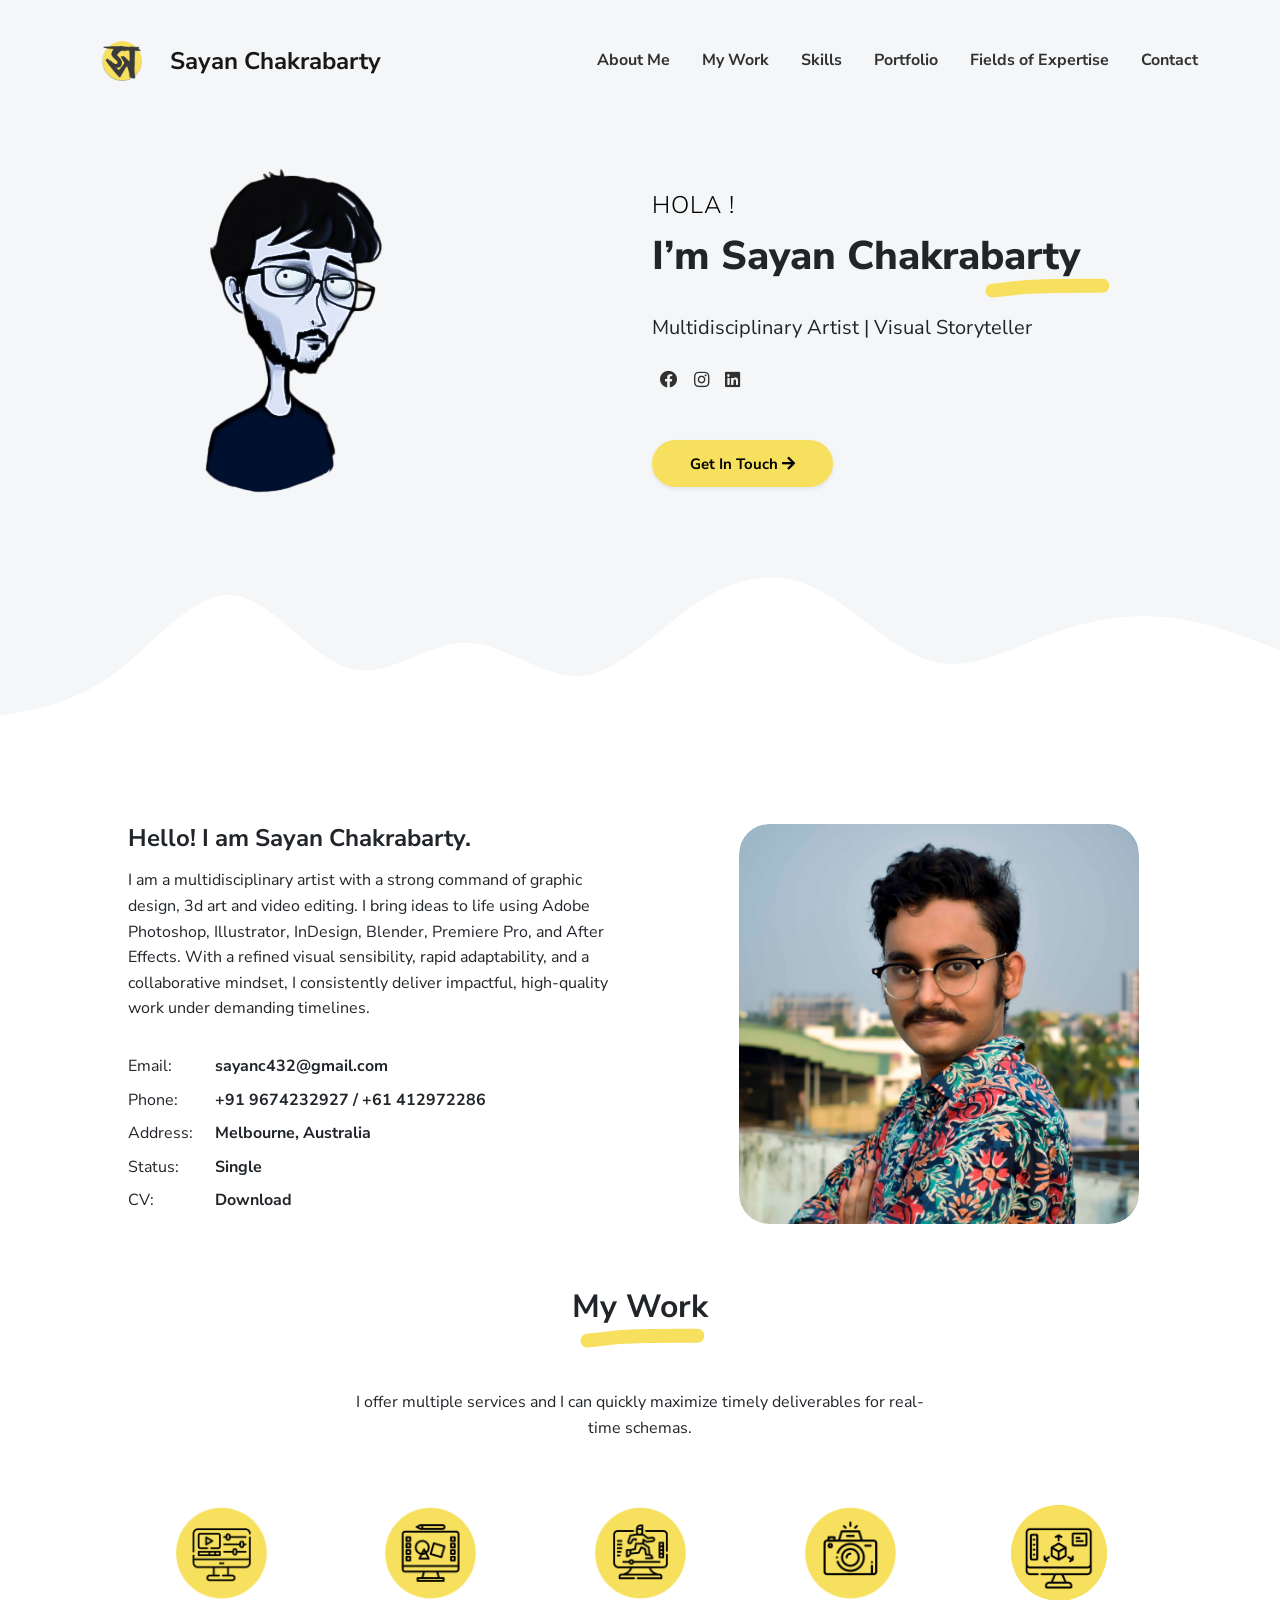
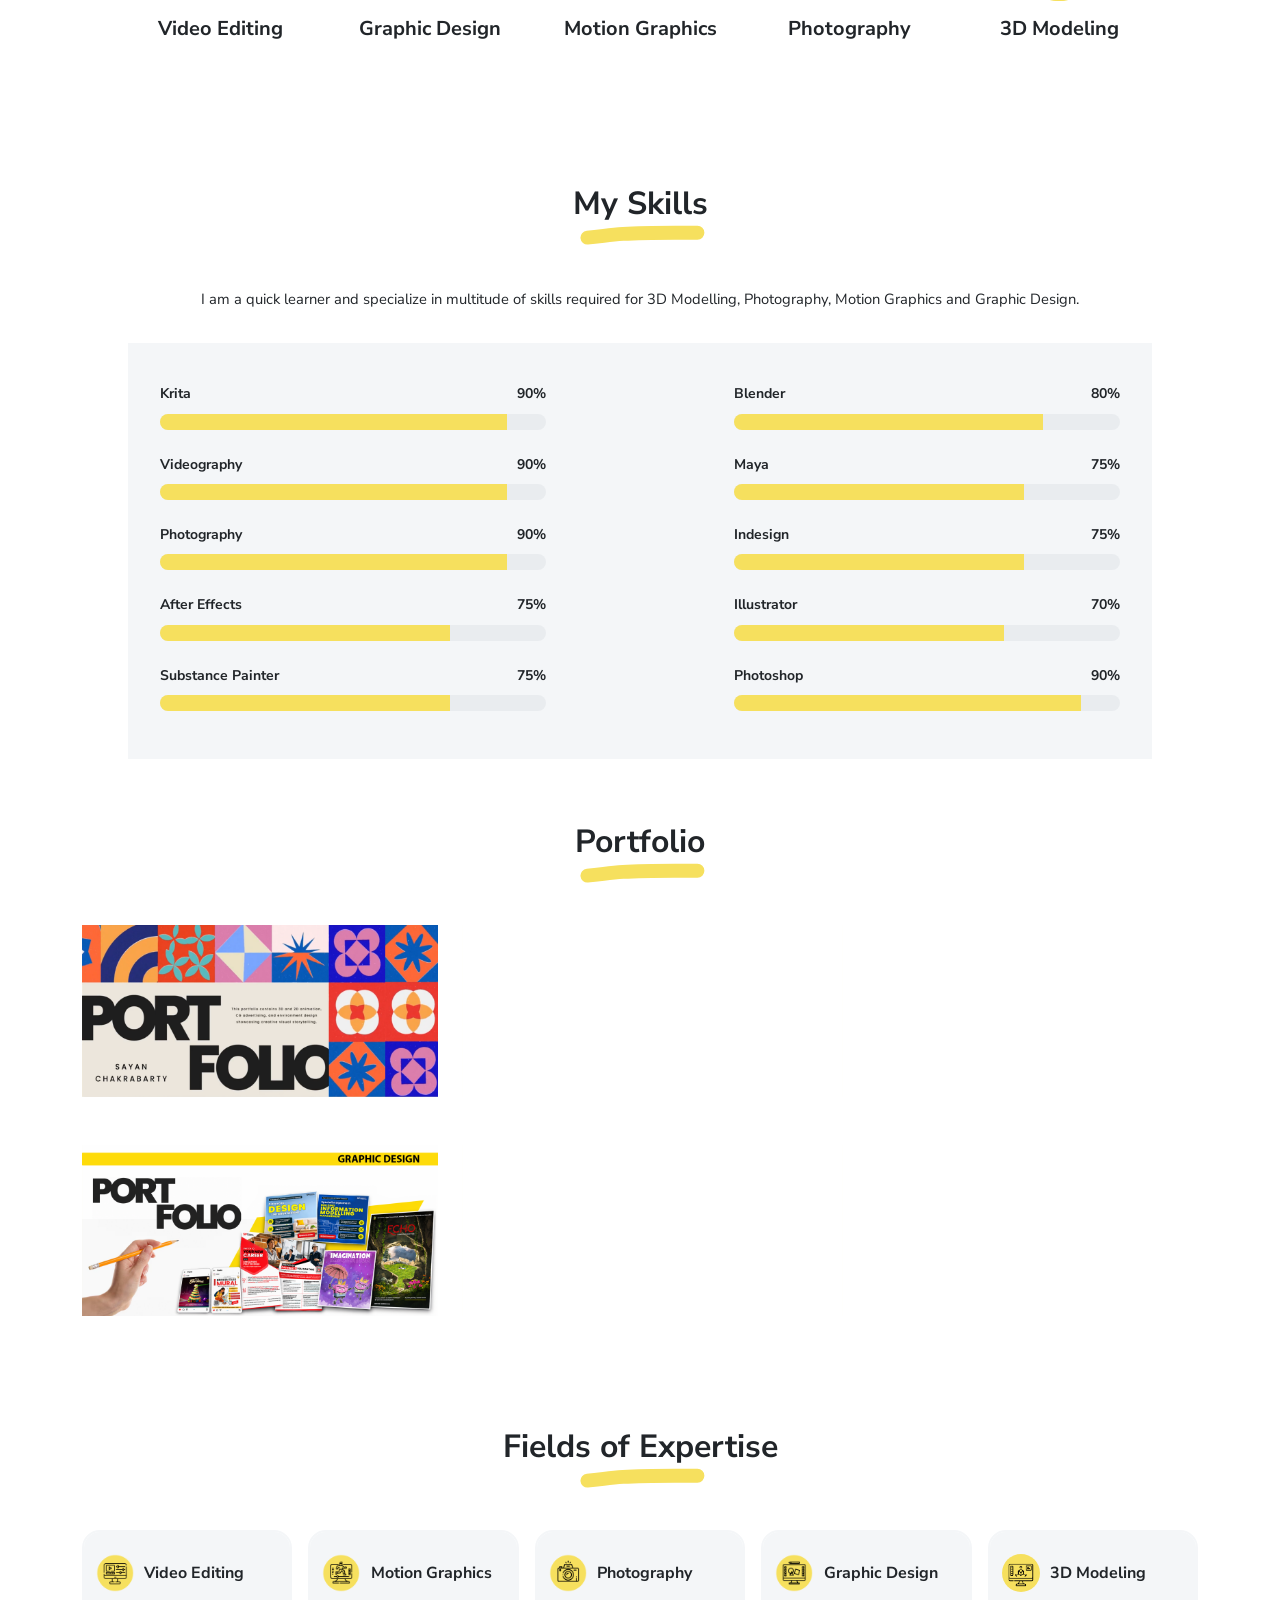
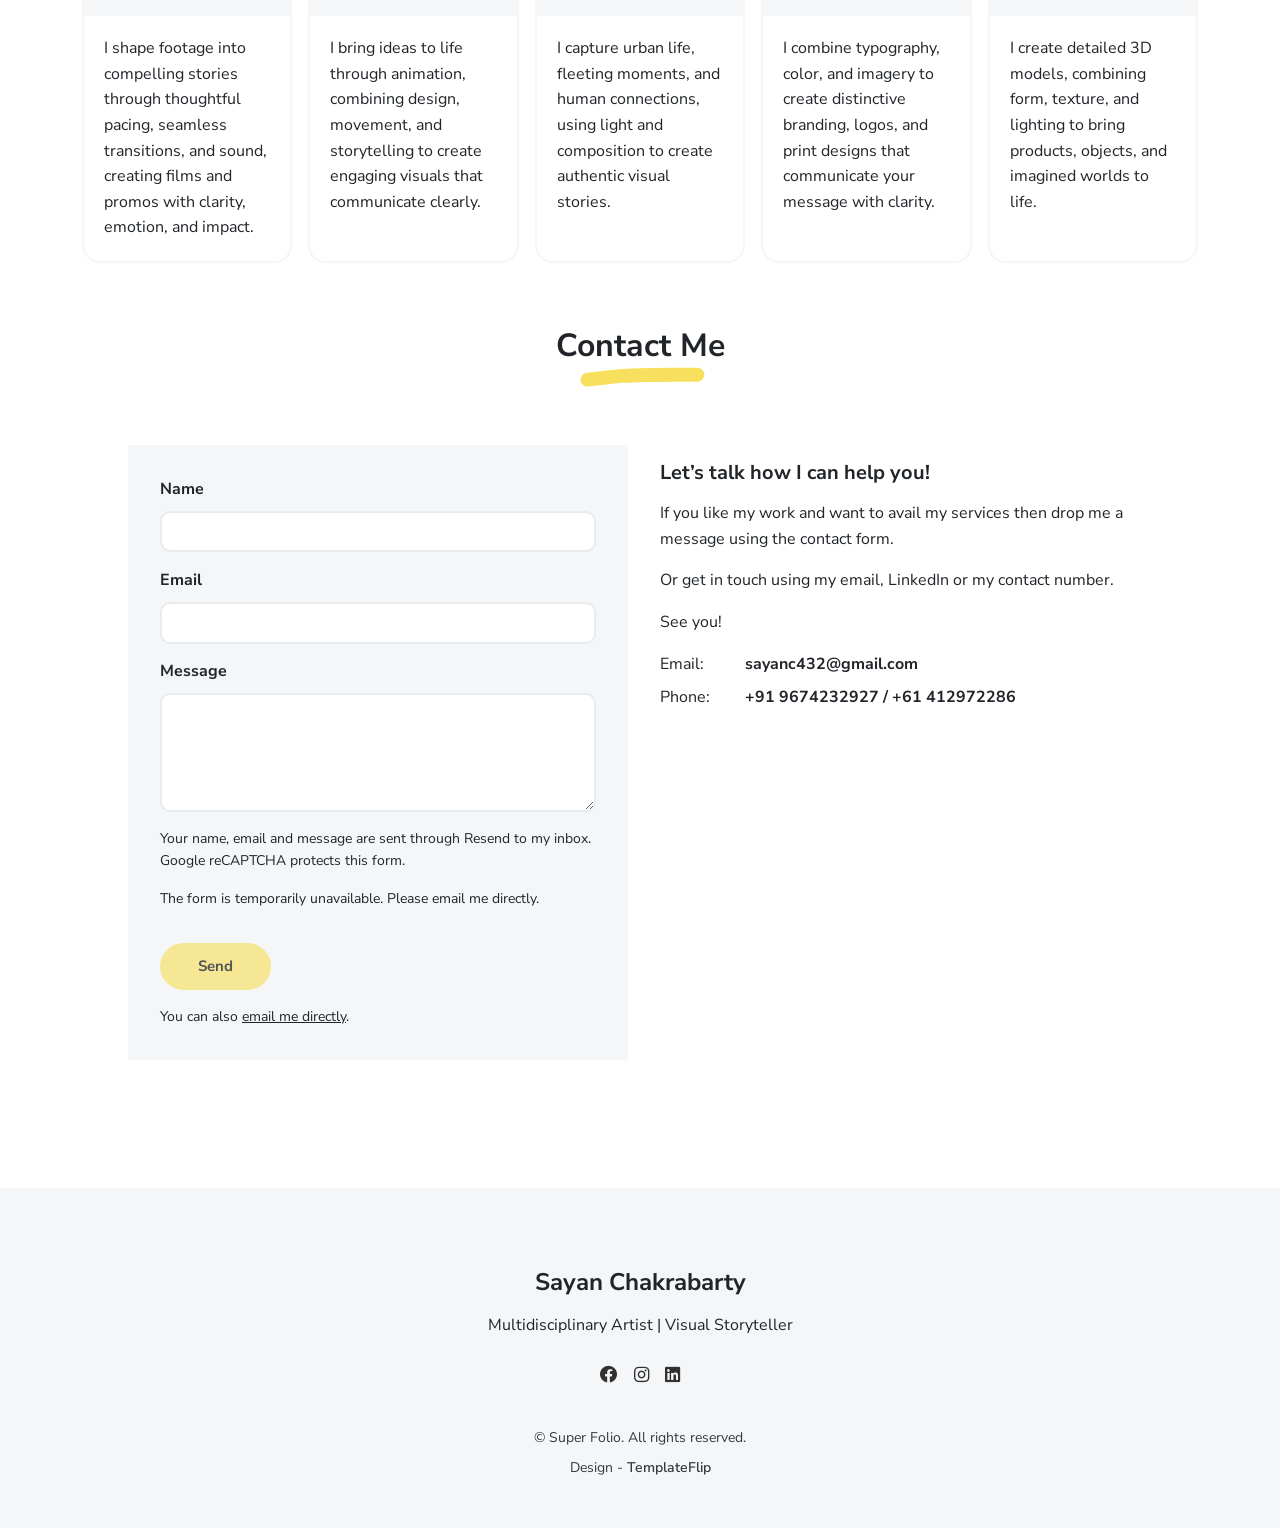
==== commit 3290e34c: "Center service hover scaling and add portfolio cursor cue" ====
--- a/web/index.html
+++ b/web/index.html
@@ -16,7 +16,7 @@
     <link href="./css/bootstrap-icons/bootstrap-icons.css?ver=1.2.0" rel="stylesheet">
     <link href="./css/bootstrap.min.css?ver=1.2.0" rel="stylesheet">
     <link href="./css/aos.css?ver=1.2.0" rel="stylesheet">
-    <link href="./css/main.css?ver=1.3.2" rel="stylesheet">
+    <link href="./css/main.css?ver=1.3.3" rel="stylesheet">
     <noscript>
       <style type="text/css">
         [data-aos] {
@@ -488,7 +488,7 @@
     <script src="./scripts/purecounter.min.js?ver=1.2.0"></script>
     <script src="./scripts/bootstrap.bundle.min.js?ver=1.2.0"></script>
     <script src="./scripts/aos.min.js?ver=1.2.0"></script>
-    <script src="./scripts/main.js?ver=1.2.3"></script>
+    <script src="./scripts/main.js?ver=1.2.4"></script>
     <script src="./scripts/contact.js?ver=1.0.0" defer></script>
   <script src="./scripts/portfolio-hover.js?ver=1.0.0" defer></script>
 </body>
--- a/web/css/main.css
+++ b/web/css/main.css
@@ -465,7 +465,8 @@
 #services .col > img,
 #services .col > .modeling-service-icon {
   border-radius: 50%;
-  transition: transform .25s ease, box-shadow .25s ease;
+  transform-origin: center center;
+  transition: transform .25s ease;
 }
 .skills-intro { max-width: none; }
 @media (min-width: 1200px) {
@@ -512,8 +513,8 @@
   .portrait-sweep:hover::after { animation: portrait-light-sweep 1.5s ease-in-out 1 forwards; }
   #services .col > img:hover,
   #services .col > .modeling-service-icon:hover {
-    transform: translateY(-5px) scale(1.08);
-    box-shadow: 0 8px 22px rgba(246,224,94,.6);
+    transform: scale(1.08);
+    box-shadow: none;
   }
   #skills .progress:hover .progress-bar::after { opacity: .85; }
 }
@@ -554,3 +555,26 @@
 }
 .portfolio-copy-space { visibility: hidden; }
 .portfolio-typed { position: absolute; inset: 0; }
+
+/* A clear click-target cue around the custom arrow on portfolio cards. */
+.custom-cursor::after {
+  content: "";
+  position: absolute;
+  left: 28px;
+  top: 23px;
+  width: 34px;
+  height: 34px;
+  border: 2px solid #212529;
+  box-shadow: 0 0 0 2px #F6E05E;
+  border-radius: 50%;
+  transform: translate(-50%, -50%) scale(.6);
+  opacity: 0;
+  transition: opacity .18s ease, transform .18s ease;
+}
+.custom-cursor.portfolio-hover::after {
+  opacity: 1;
+  transform: translate(-50%, -50%) scale(1);
+}
+@media (prefers-reduced-motion: reduce) {
+  .custom-cursor::after { transition: none; }
+}
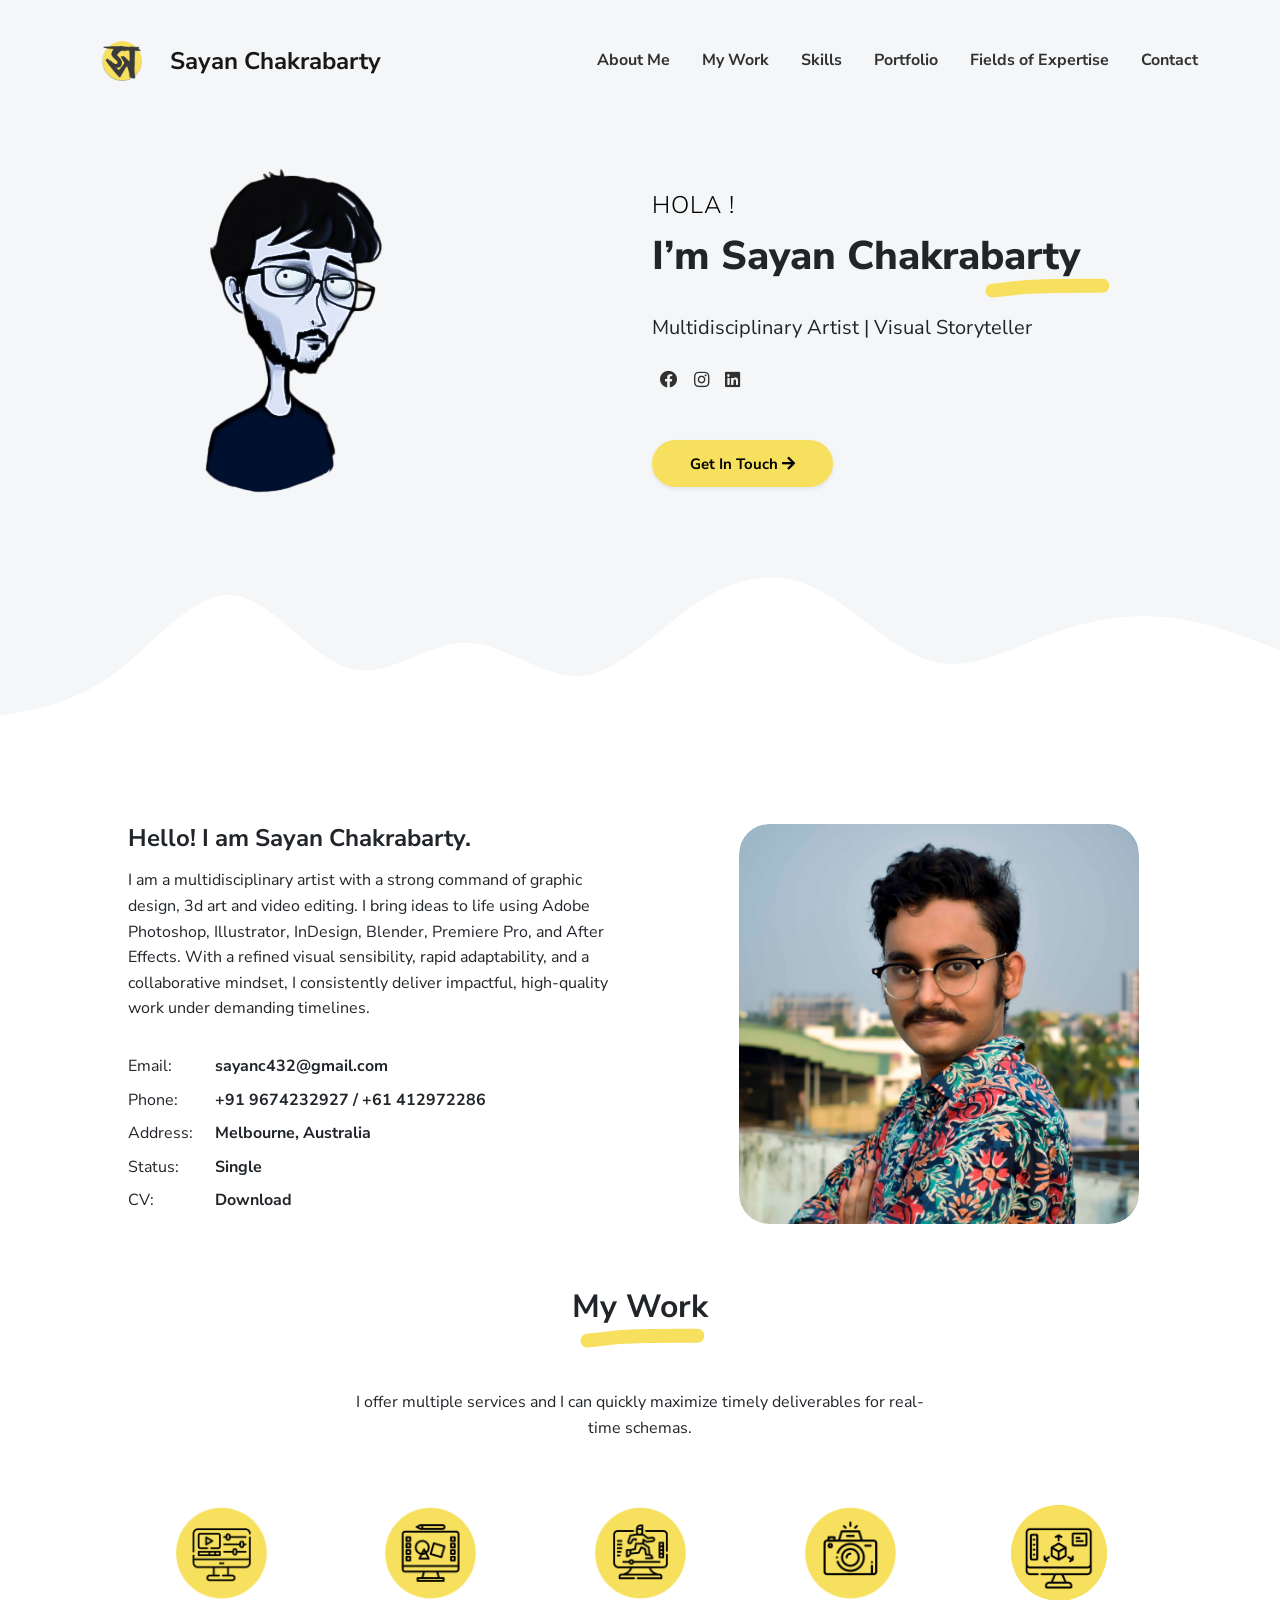
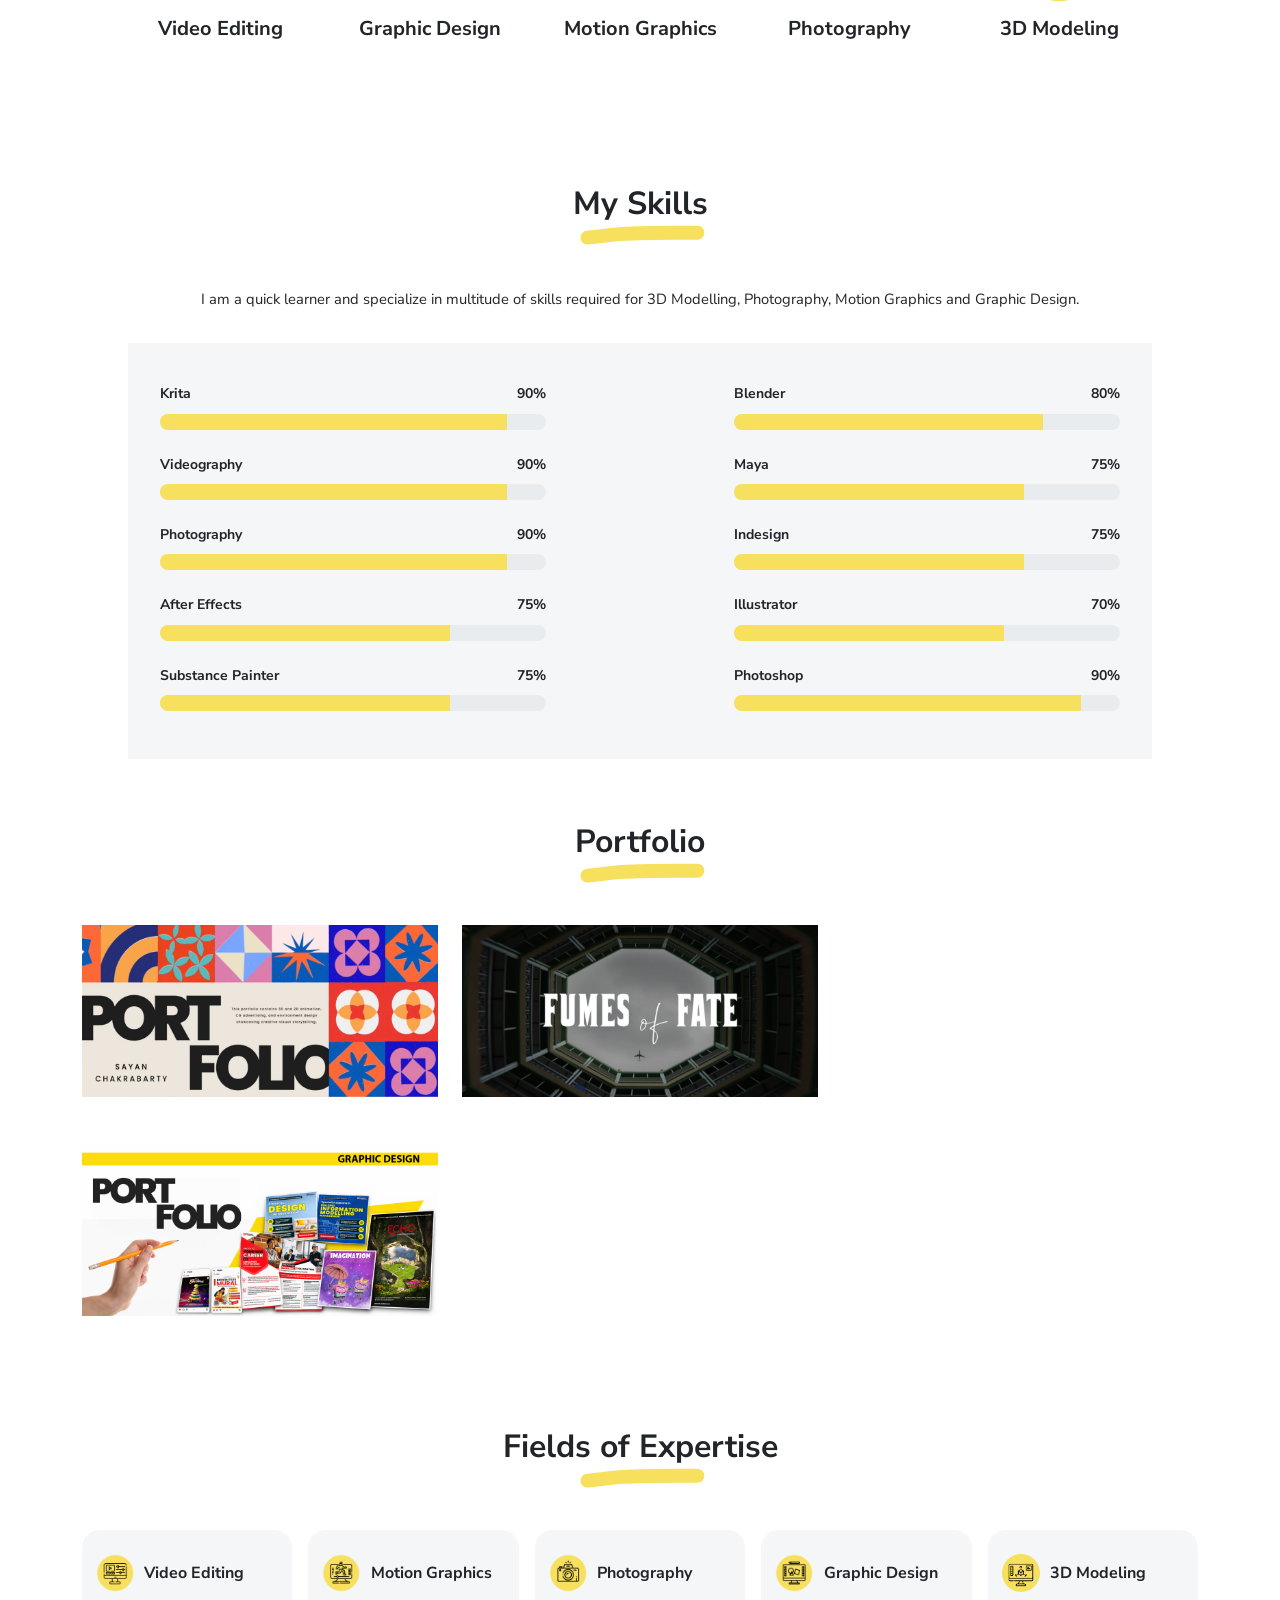
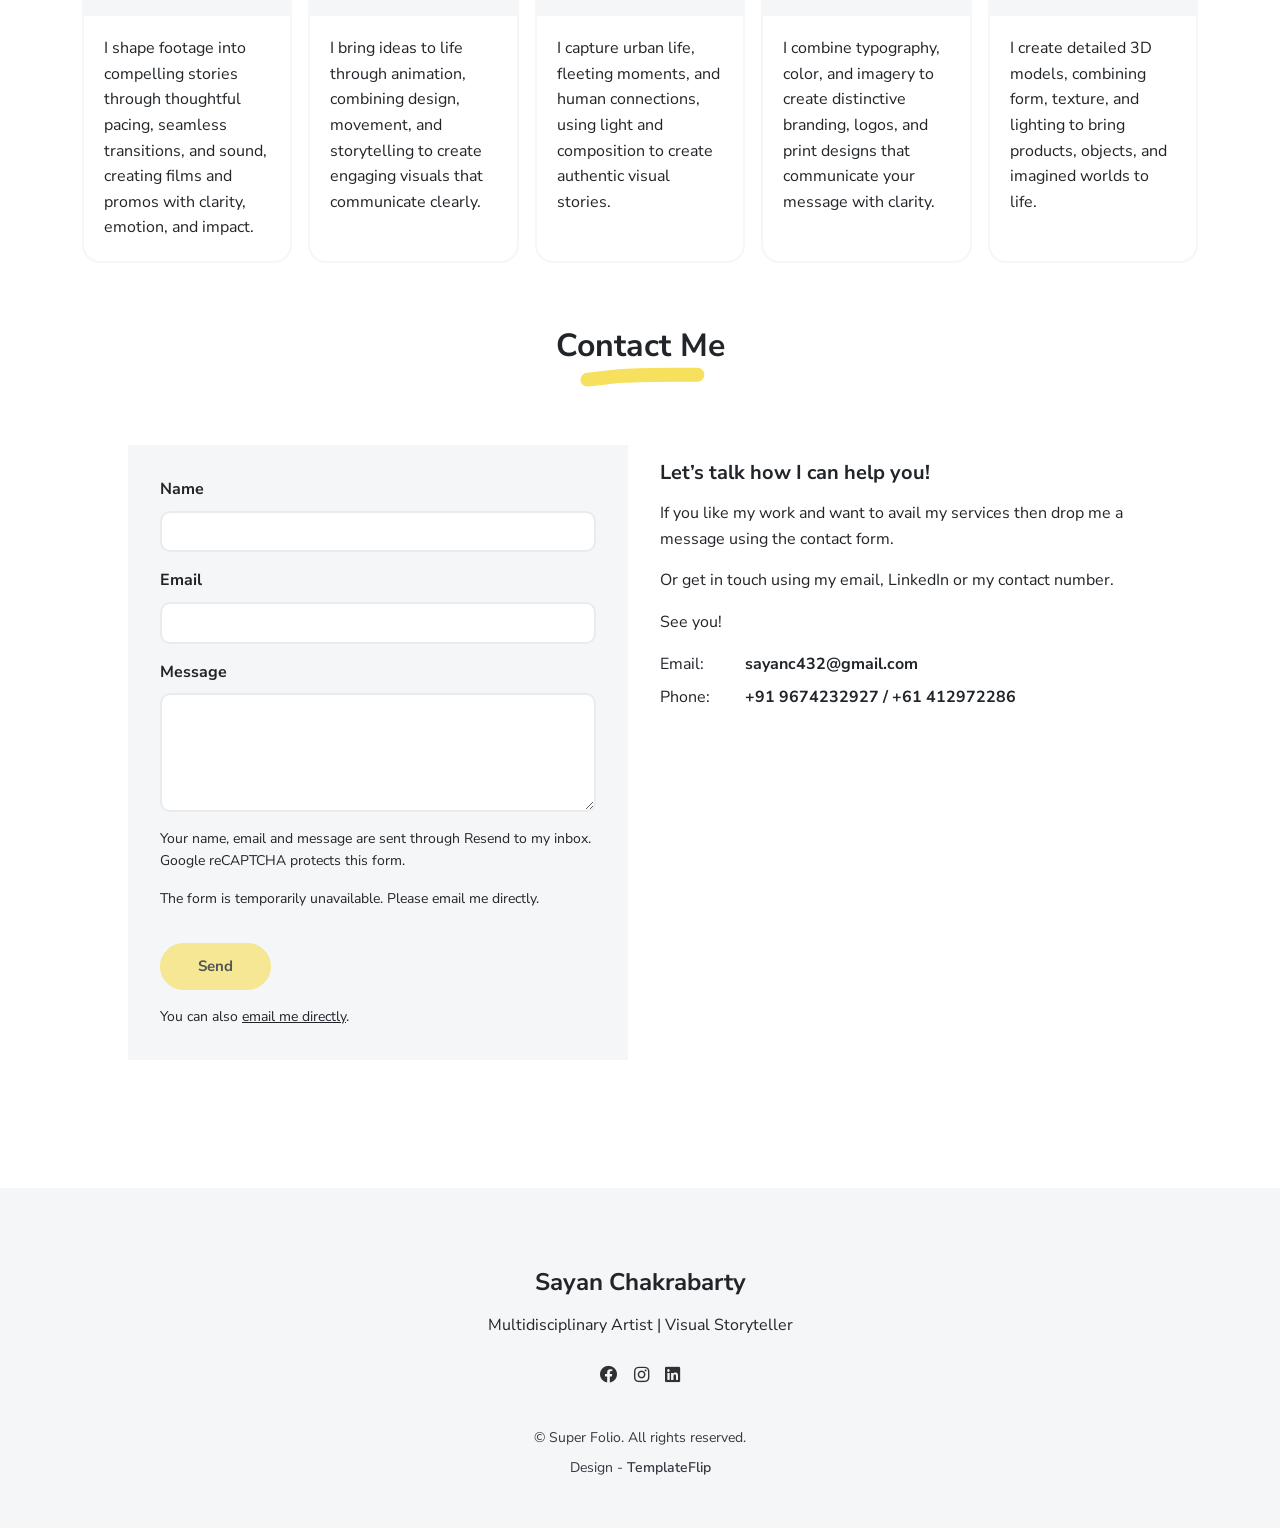
==== commit 088405d2: "Scale portfolio cards and link work icons to portfolio" ====
--- a/web/index.html
+++ b/web/index.html
@@ -16,7 +16,7 @@
     <link href="./css/bootstrap-icons/bootstrap-icons.css?ver=1.2.0" rel="stylesheet">
     <link href="./css/bootstrap.min.css?ver=1.2.0" rel="stylesheet">
     <link href="./css/aos.css?ver=1.2.0" rel="stylesheet">
-    <link href="./css/main.css?ver=1.3.3" rel="stylesheet">
+    <link href="./css/main.css?ver=1.3.4" rel="stylesheet">
     <noscript>
       <style type="text/css">
         [data-aos] {
@@ -151,20 +151,20 @@
       <p class="mx-auto mb-3" style="max-width:600px"> I offer multiple services and I can quickly maximize timely deliverables for real-time schemas.</p>
     </div>
     <div class="row row-cols-2 row-cols-md-3 row-cols-lg-5 justify-content-center py-3">
-      <div class="col text-center mb-3" data-aos="fade-up" data-aos-delay="100"><img class="mb-2" src="images/RENDER_FINAL.png" width="96" height="96" alt="web design"/>
+      <div class="col text-center mb-3" data-aos="fade-up" data-aos-delay="100"><a class="service-icon-link" href="#portfolio" aria-label="View Video Editing portfolio"><img class="mb-2" src="images/RENDER_FINAL.png" width="96" height="96" alt="web design"/></a>
         <div class="h5">Video Editing</div>
       </div>
-      <div class="col text-center mb-3" data-aos="fade-up" data-aos-delay="200"><img class="mb-2" src="images/graphic_design.png" width="96" height="96" alt="graphic design"/>
+      <div class="col text-center mb-3" data-aos="fade-up" data-aos-delay="200"><a class="service-icon-link" href="#portfolio" aria-label="View Graphic Design portfolio"><img class="mb-2" src="images/graphic_design.png" width="96" height="96" alt="graphic design"/></a>
         <div class="h5">Graphic Design</div>
       </div>
-      <div class="col text-center mb-3" data-aos="fade-up" data-aos-delay="300"><img class="mb-2" src="images/videography_sayan.png" width="96" height="96" alt="ui-ux"/>
+      <div class="col text-center mb-3" data-aos="fade-up" data-aos-delay="300"><a class="service-icon-link" href="#portfolio" aria-label="View Motion Graphics portfolio"><img class="mb-2" src="images/videography_sayan.png" width="96" height="96" alt="ui-ux"/></a>
         <div class="h5">Motion Graphics</div>
       </div>
-      <div class="col text-center mb-3" data-aos="fade-up" data-aos-delay="400"><img class="mb-2" src="images/photography_sayan.png" width="96" height="96" alt="app development"/>
+      <div class="col text-center mb-3" data-aos="fade-up" data-aos-delay="400"><a class="service-icon-link" href="#portfolio" aria-label="View Photography portfolio"><img class="mb-2" src="images/photography_sayan.png" width="96" height="96" alt="app development"/></a>
         <div class="h5">Photography</div>
       </div>
       <div class="col text-center mb-3" data-aos="fade-up" data-aos-delay="500">
-        <span class="modeling-service-icon mb-2"><img src="images/3d-modeling.png?ver=2" width="108" height="108" alt="3D Modeling"/></span>
+        <a class="service-icon-link" href="#portfolio" aria-label="View 3D Modeling portfolio"><span class="modeling-service-icon mb-2"><img src="images/3d-modeling.png?ver=2" width="108" height="108" alt="3D Modeling"/></span></a>
         <div class="h5">3D Modeling</div>
       </div>
     </div>
@@ -488,7 +488,7 @@
     <script src="./scripts/purecounter.min.js?ver=1.2.0"></script>
     <script src="./scripts/bootstrap.bundle.min.js?ver=1.2.0"></script>
     <script src="./scripts/aos.min.js?ver=1.2.0"></script>
-    <script src="./scripts/main.js?ver=1.2.4"></script>
+    <script src="./scripts/main.js?ver=1.2.5"></script>
     <script src="./scripts/contact.js?ver=1.0.0" defer></script>
   <script src="./scripts/portfolio-hover.js?ver=1.0.0" defer></script>
 </body>
--- a/web/css/main.css
+++ b/web/css/main.css
@@ -462,8 +462,8 @@
   10%, 85% { opacity: 1; }
   100% { transform: translateX(65%); opacity: 0; }
 }
-#services .col > img,
-#services .col > .modeling-service-icon {
+#services .service-icon-link > img,
+#services .service-icon-link > .modeling-service-icon {
   border-radius: 50%;
   transform-origin: center center;
   transition: transform .25s ease;
@@ -511,8 +511,8 @@
 .expertise-card h3 { font-size: 1rem; }
 @media (hover: hover) and (pointer: fine) {
   .portrait-sweep:hover::after { animation: portrait-light-sweep 1.5s ease-in-out 1 forwards; }
-  #services .col > img:hover,
-  #services .col > .modeling-service-icon:hover {
+  #services .service-icon-link > img:hover,
+  #services .service-icon-link > .modeling-service-icon:hover {
     transform: scale(1.08);
     box-shadow: none;
   }
@@ -520,7 +520,7 @@
 }
 @media (prefers-reduced-motion: reduce) {
   .portrait-sweep:hover::after { animation: none; }
-  #services .col > img, #services .col > .modeling-service-icon,
+  #services .service-icon-link > img, #services .service-icon-link > .modeling-service-icon,
   #skills .progress-bar::after { transition: none; }
 }
 
@@ -556,25 +556,17 @@
 .portfolio-copy-space { visibility: hidden; }
 .portfolio-typed { position: absolute; inset: 0; }
 
-/* A clear click-target cue around the custom arrow on portfolio cards. */
-.custom-cursor::after {
-  content: "";
-  position: absolute;
-  left: 28px;
-  top: 23px;
-  width: 34px;
-  height: 34px;
-  border: 2px solid #212529;
-  box-shadow: 0 0 0 2px #F6E05E;
-  border-radius: 50%;
-  transform: translate(-50%, -50%) scale(.6);
-  opacity: 0;
-  transition: opacity .18s ease, transform .18s ease;
-}
-.custom-cursor.portfolio-hover::after {
-  opacity: 1;
-  transform: translate(-50%, -50%) scale(1);
-}
+
+.service-icon-link { display: inline-block; border-radius: 50%; }
+.service-icon-link:focus-visible { outline: 2px solid #212529; outline-offset: 4px; }
+.portfolio-link-card { transform-origin: center; transition: transform .25s ease; }
+#portfolio { scroll-margin-top: 100px; }
+html { scroll-behavior: smooth; }
+@media (hover: hover) and (pointer: fine) {
+ .portfolio-link-card:hover { transform: scale(1.03); }
+}
+.portfolio-link-card:focus-visible { transform: scale(1.03); }
 @media (prefers-reduced-motion: reduce) {
-  .custom-cursor::after { transition: none; }
-}
+ html { scroll-behavior: auto; }
+ .portfolio-link-card { transition: none; }
+}
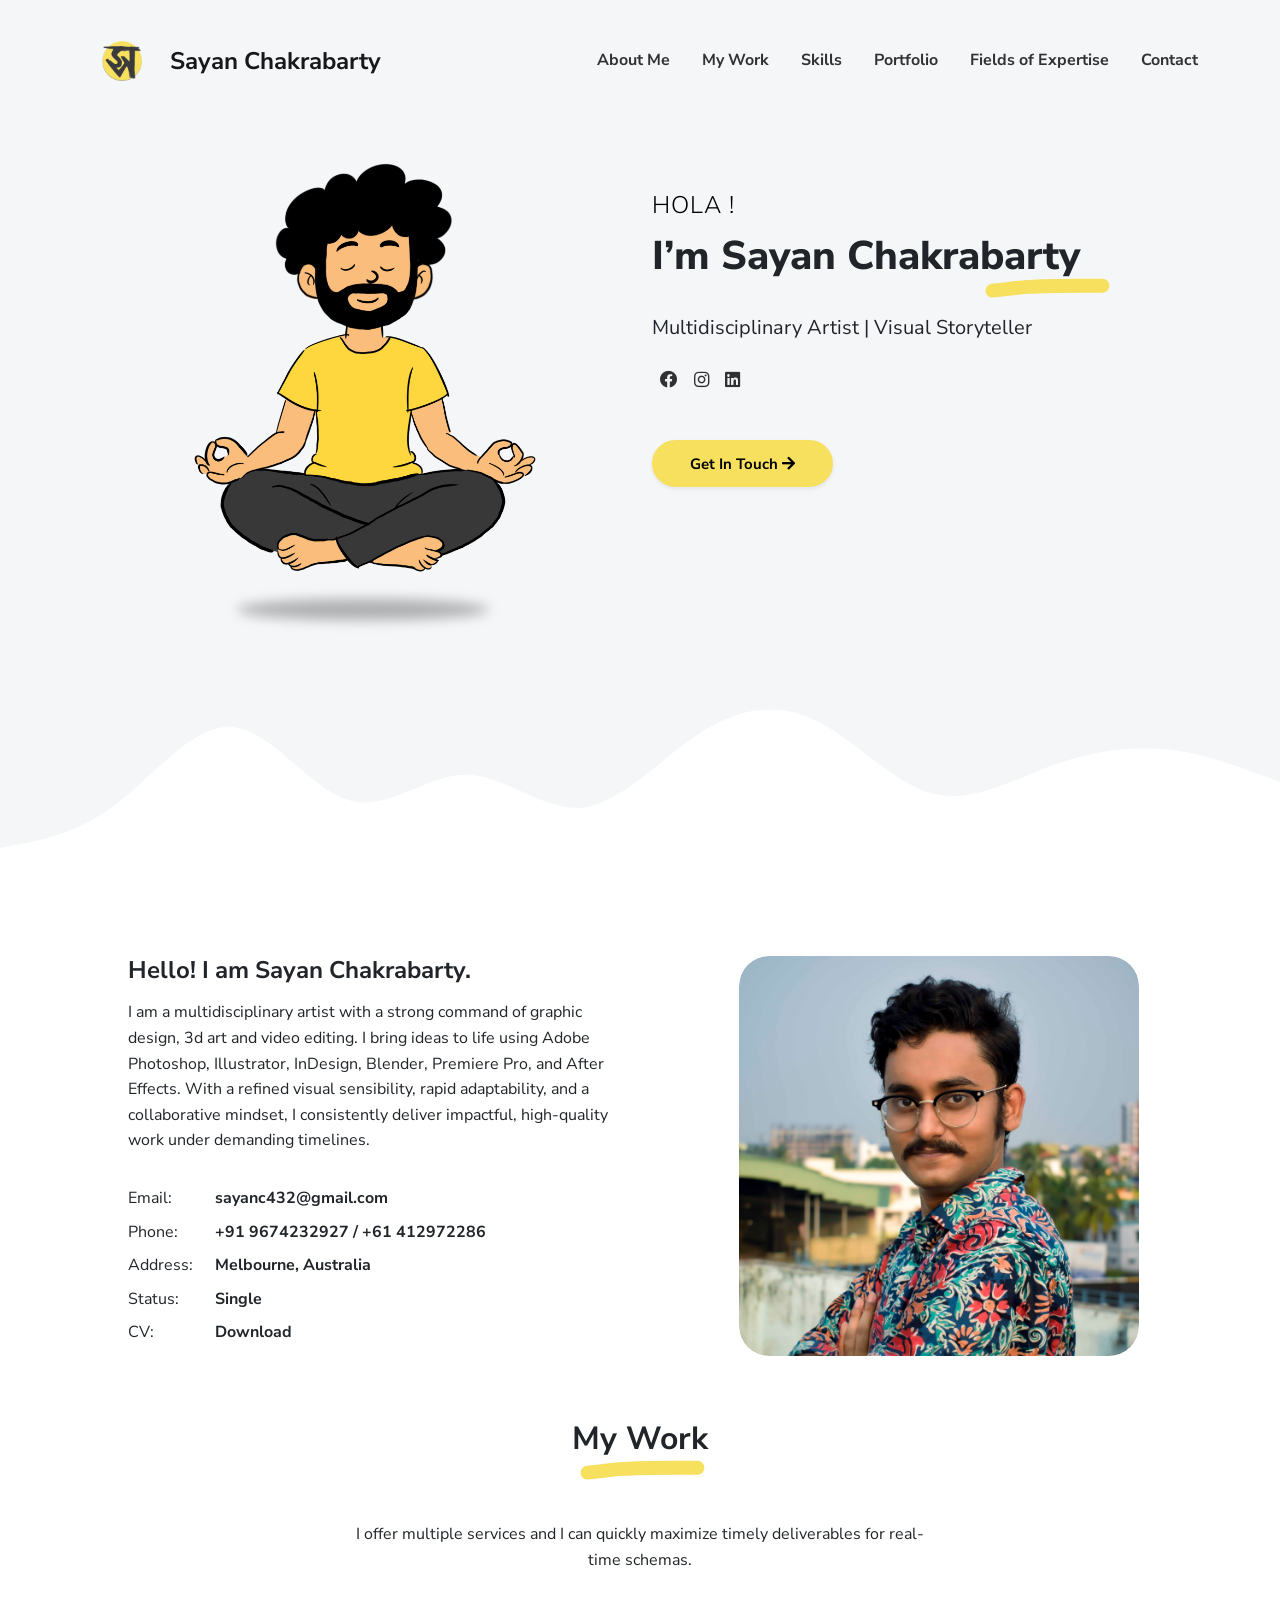
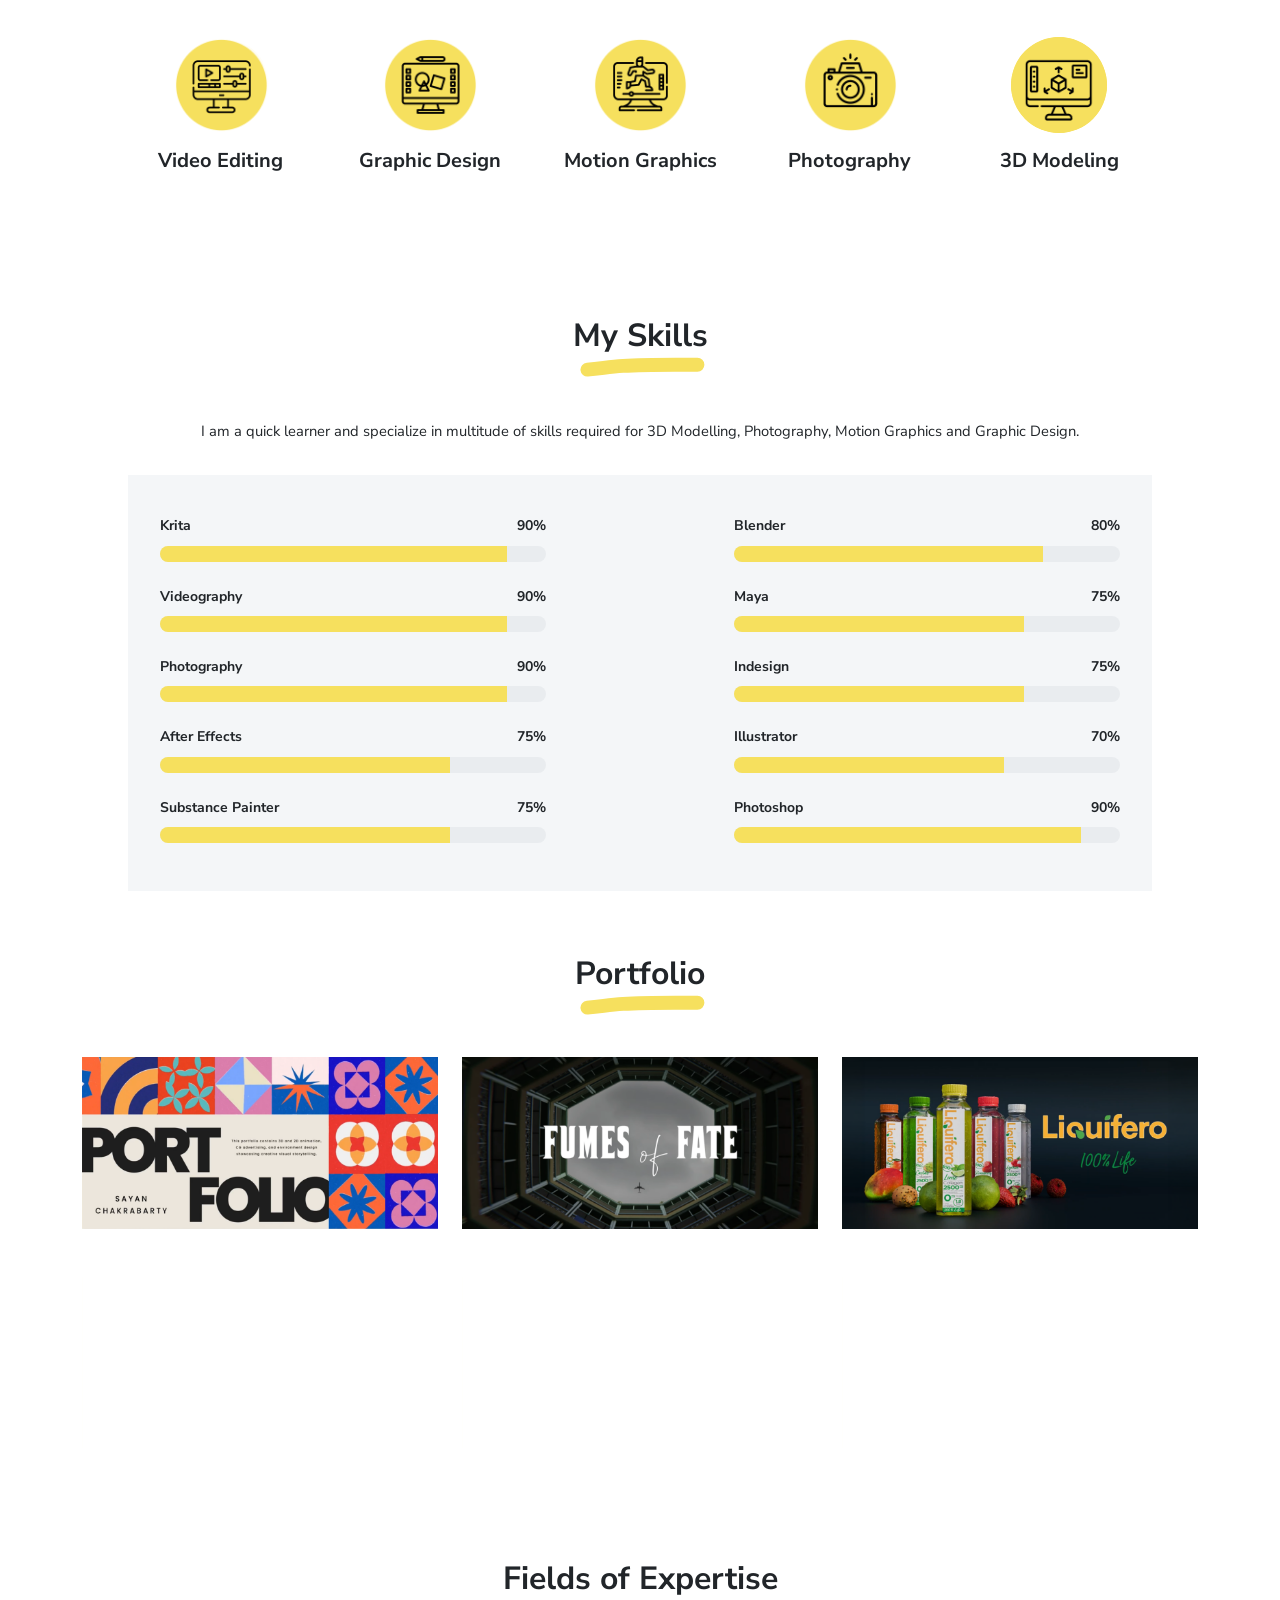
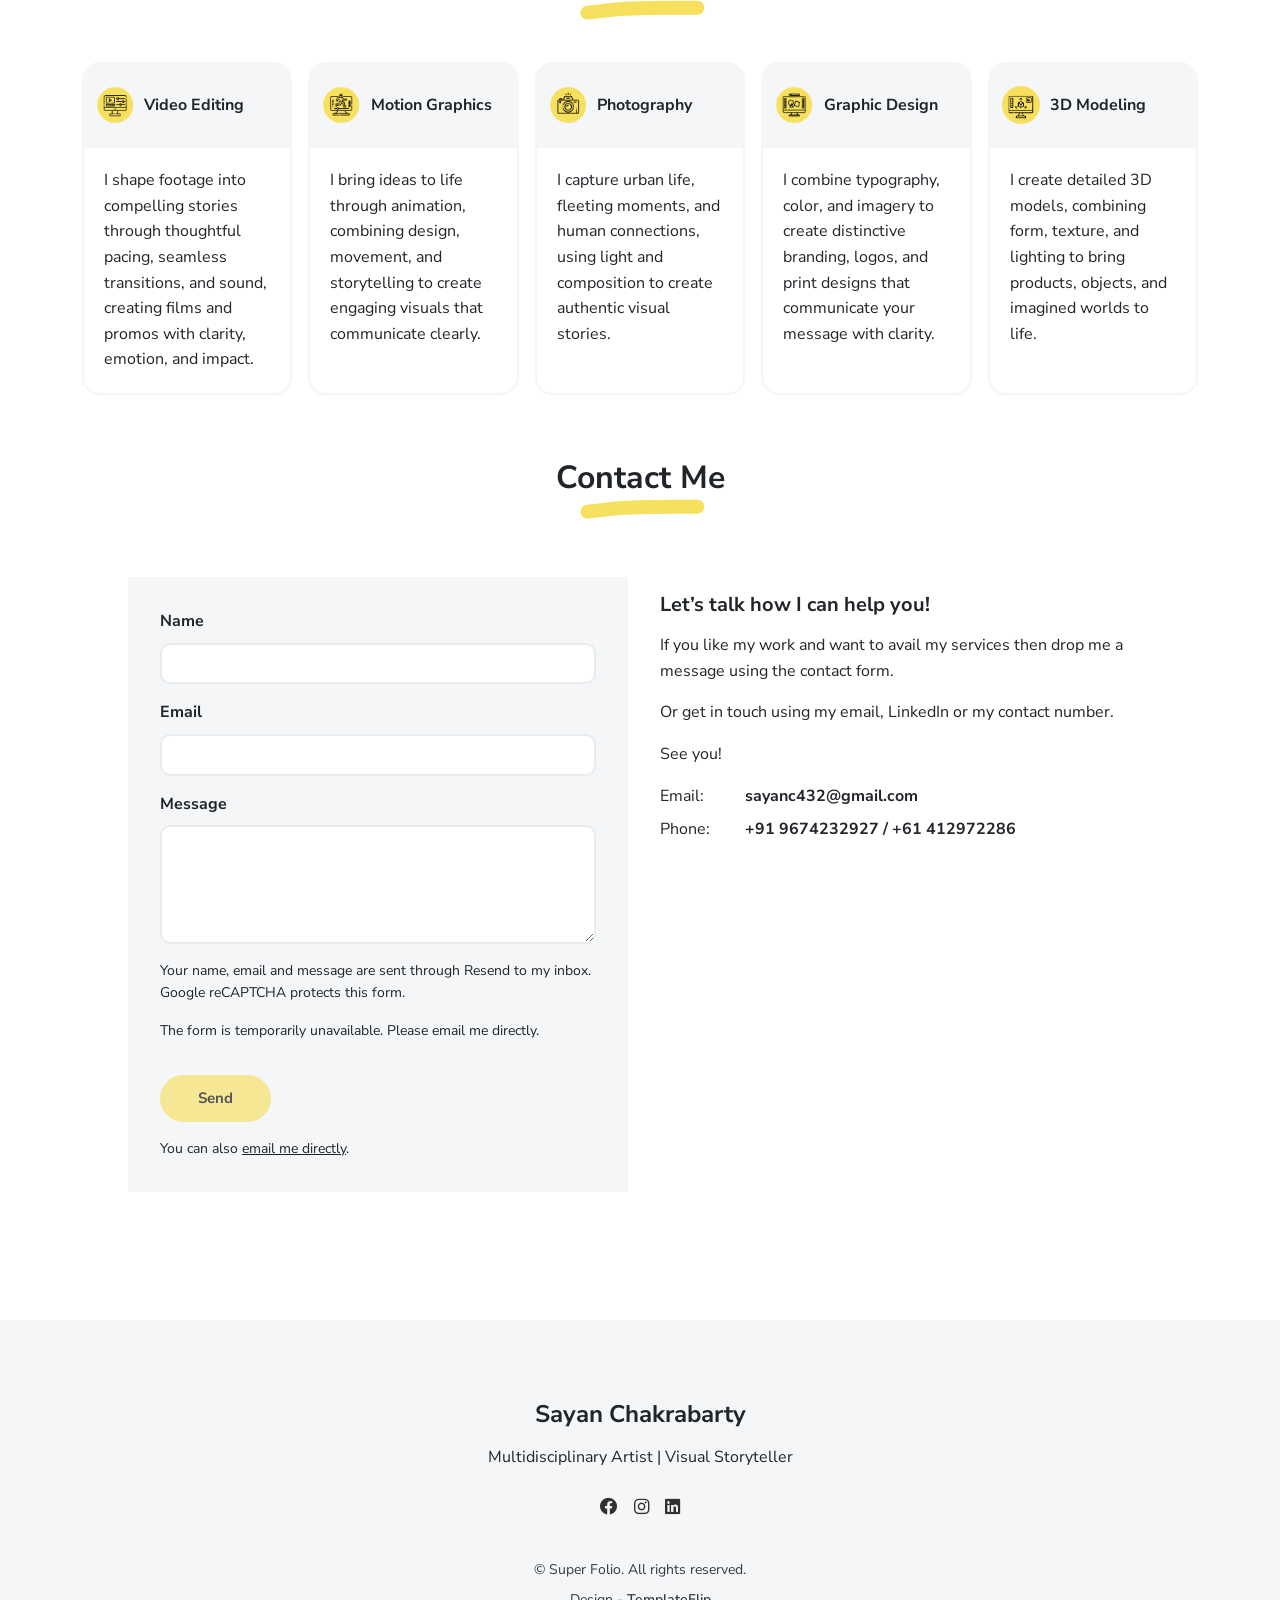
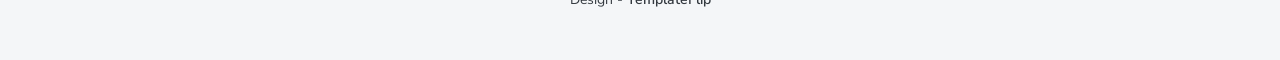
==== commit 1dac439b: "Replace opening illustration with aligned floating meditation assets" ====
--- a/web/index.html
+++ b/web/index.html
@@ -16,7 +16,7 @@
     <link href="./css/bootstrap-icons/bootstrap-icons.css?ver=1.2.0" rel="stylesheet">
     <link href="./css/bootstrap.min.css?ver=1.2.0" rel="stylesheet">
     <link href="./css/aos.css?ver=1.2.0" rel="stylesheet">
-    <link href="./css/main.css?ver=1.3.4" rel="stylesheet">
+    <link href="./css/main.css?ver=1.3.5" rel="stylesheet">
     <noscript>
       <style type="text/css">
         [data-aos] {
@@ -51,7 +51,12 @@
   <div class="cover bg-light">
     <div class="container px-3">
       <div class="row">
-        <div class="col-lg-6 p-2"><img class="img-fluid" src="images/first.png" alt="hello"/></div>
+        <div class="col-lg-6 p-2">
+          <div class="meditation-scene">
+            <img class="meditation-shadow" src="images/meditation-shadow.png" width="2000" height="2000" alt="" aria-hidden="true">
+            <img class="meditation-character" src="images/meditation-character.png" width="2000" height="2000" alt="Sayan meditating while floating">
+          </div>
+        </div>
         <div class="col-lg-6">
           <div class="mt-5">
             <p id="hello_lang" class="lead text-uppercase mb-1" style="font-size: 24px; color: #000000;" font-weight: bold;">Hello !</p>
--- a/web/css/main.css
+++ b/web/css/main.css
@@ -570,3 +570,39 @@
  html { scroll-behavior: auto; }
  .portfolio-link-card { transition: none; }
 }
+
+/* Both original 2000px canvases share exactly the same position and scale. */
+.meditation-scene {
+  display: grid;
+  width: 100%;
+  aspect-ratio: 1;
+  isolation: isolate;
+}
+.meditation-scene > img {
+  grid-area: 1 / 1;
+  display: block;
+  width: 100%;
+  height: auto;
+  align-self: start;
+  pointer-events: none;
+}
+.meditation-character {
+  z-index: 1;
+  animation: meditation-float 4s ease-in-out infinite;
+}
+.meditation-shadow {
+  /* Pivot is the centre of the supplied shadow's alpha bounds, not an offset. */
+  transform-origin: 49.625% 91.025%;
+  animation: meditation-shadow-breathe 4s ease-in-out infinite;
+}
+@keyframes meditation-float {
+  0%, 100% { transform: translateY(0); }
+  50% { transform: translateY(-2.5%); }
+}
+@keyframes meditation-shadow-breathe {
+  0%, 100% { transform: scale(1); }
+  50% { transform: scale(1.1); }
+}
+@media (prefers-reduced-motion: reduce) {
+  .meditation-character, .meditation-shadow { animation: none; }
+}
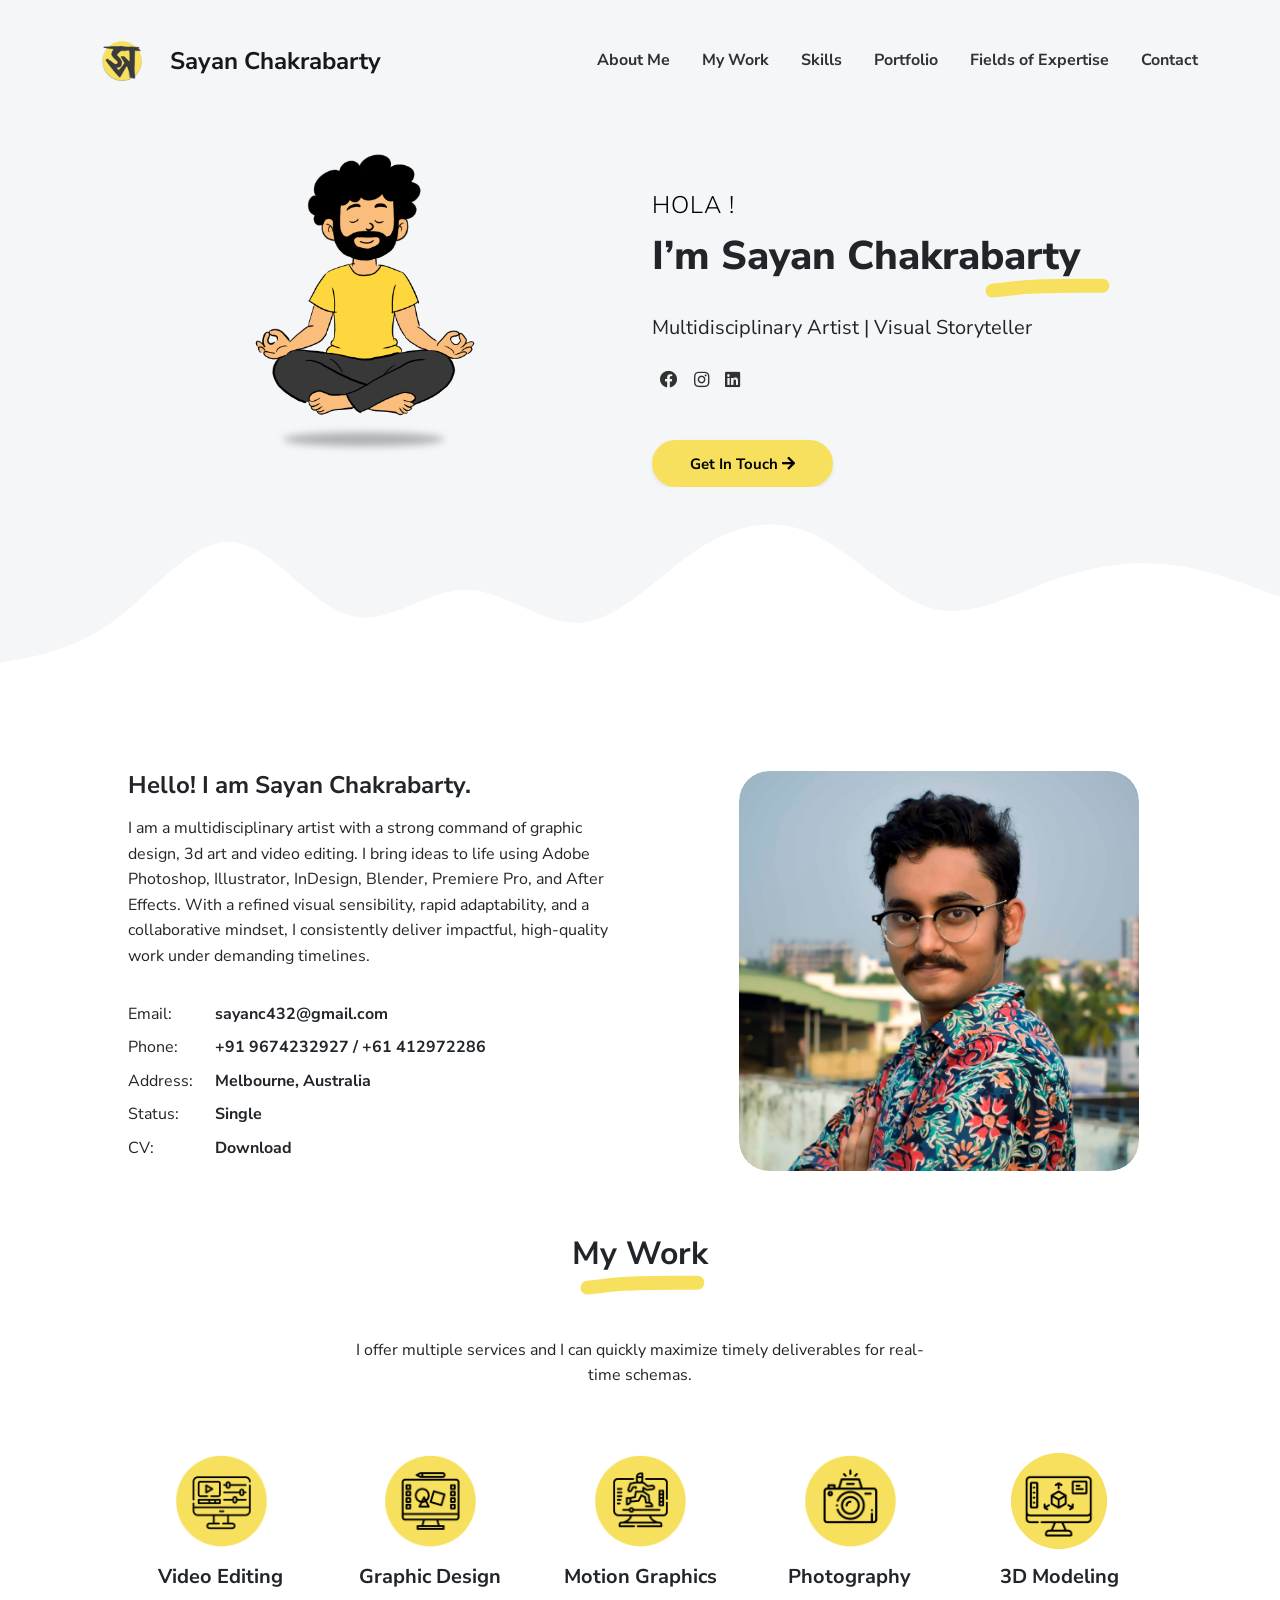
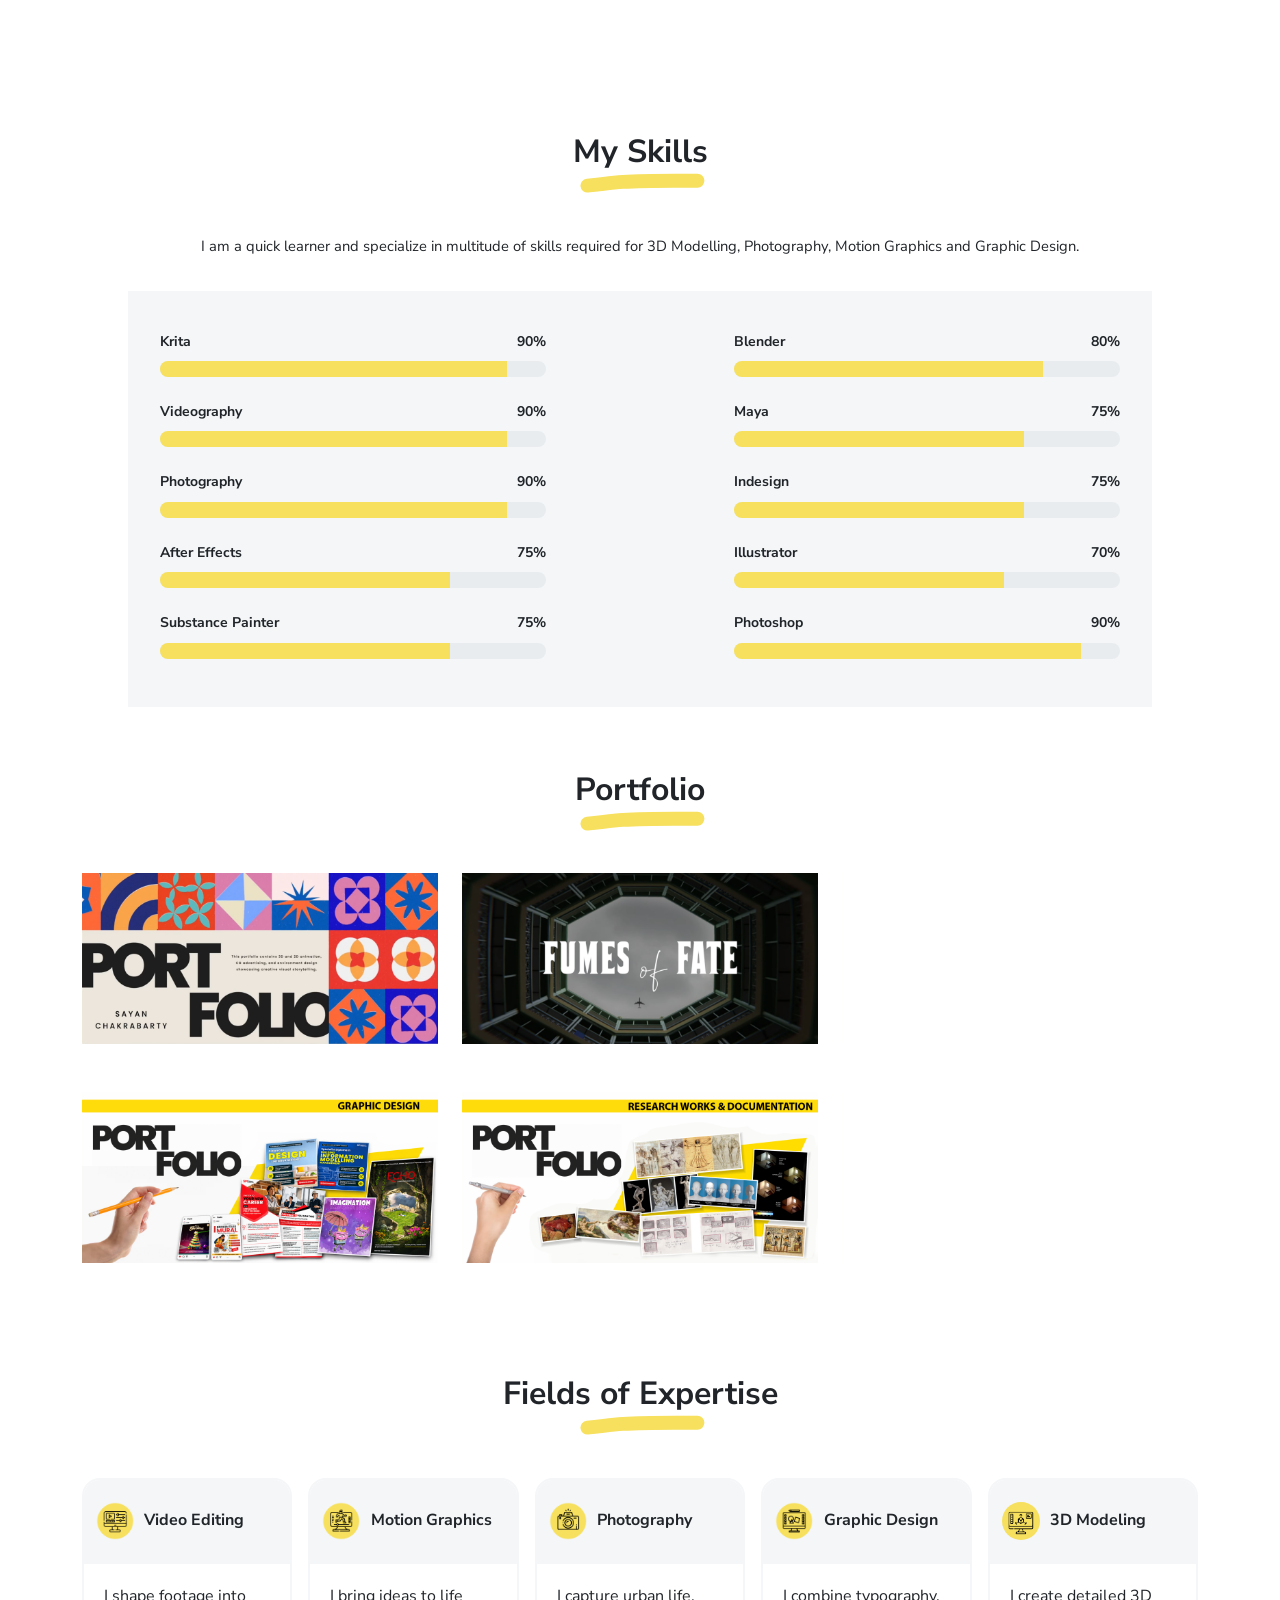
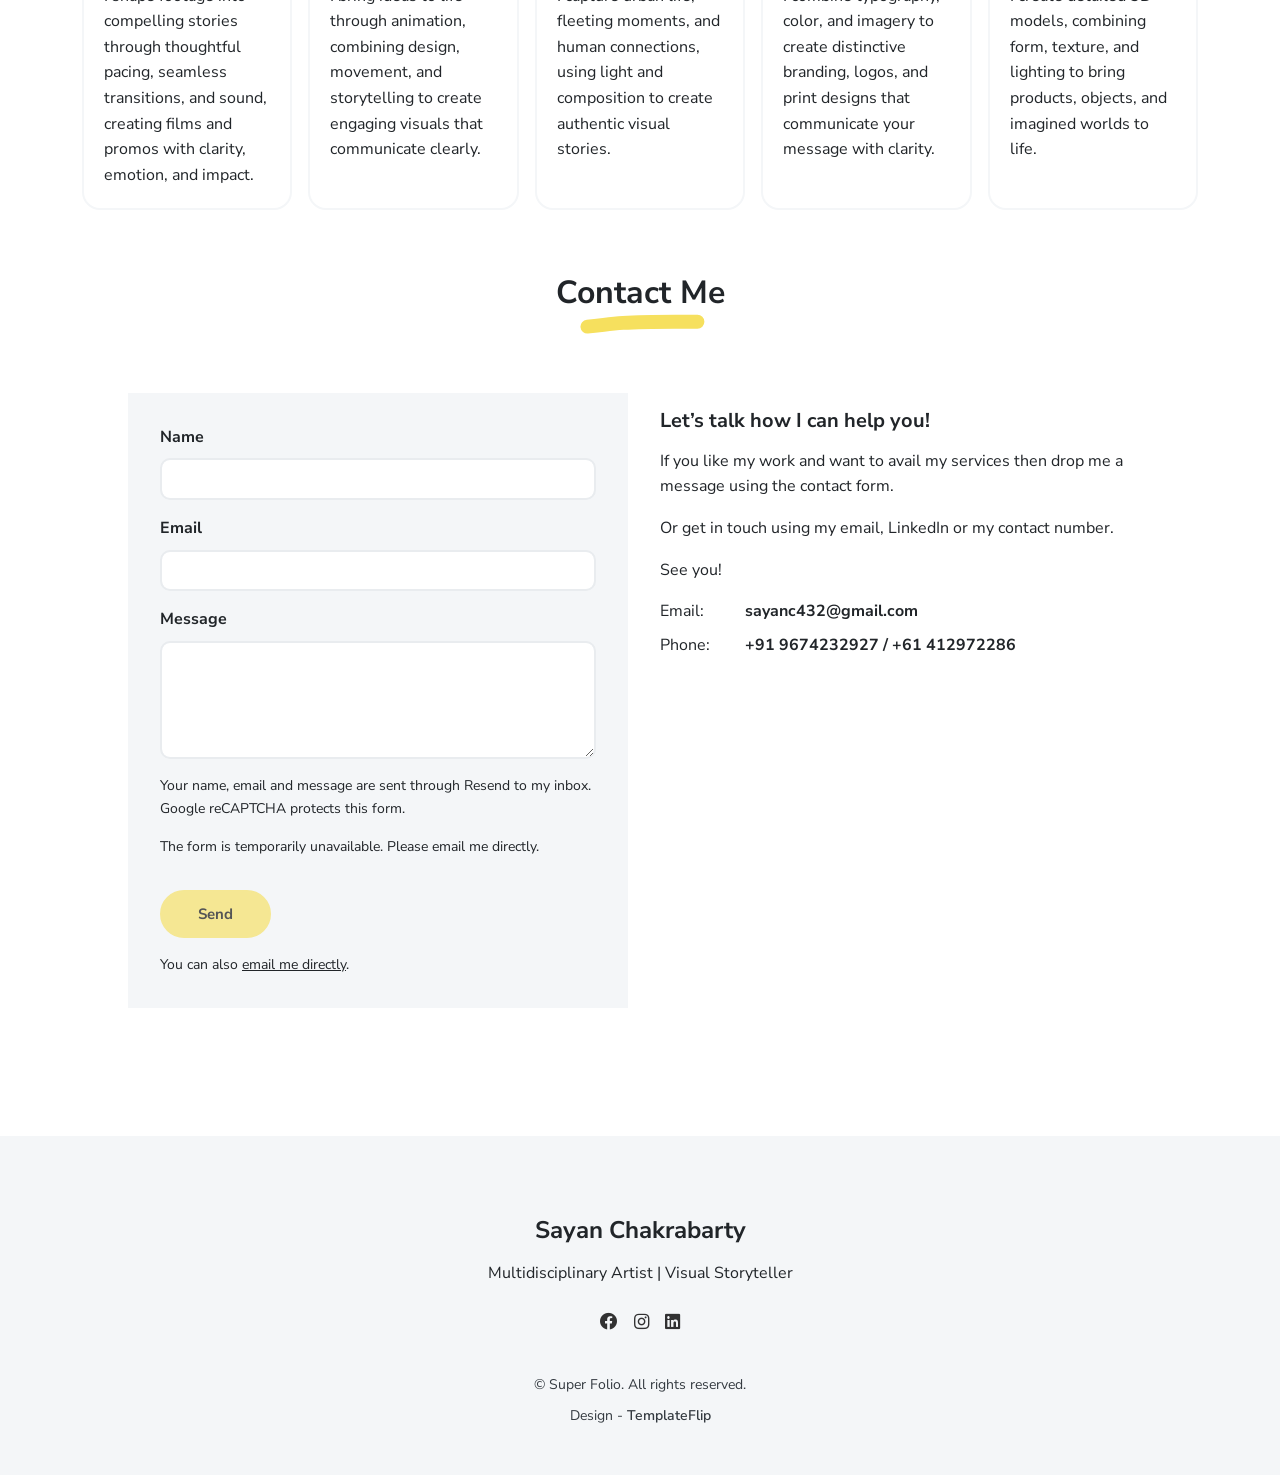
==== commit a64e7f20: "Match meditation hero scale to reference" ====
--- a/web/index.html
+++ b/web/index.html
@@ -16,7 +16,7 @@
     <link href="./css/bootstrap-icons/bootstrap-icons.css?ver=1.2.0" rel="stylesheet">
     <link href="./css/bootstrap.min.css?ver=1.2.0" rel="stylesheet">
     <link href="./css/aos.css?ver=1.2.0" rel="stylesheet">
-    <link href="./css/main.css?ver=1.3.5" rel="stylesheet">
+    <link href="./css/main.css?ver=1.3.6" rel="stylesheet">
     <noscript>
       <style type="text/css">
         [data-aos] {
--- a/web/css/main.css
+++ b/web/css/main.css
@@ -574,7 +574,8 @@
 /* Both original 2000px canvases share exactly the same position and scale. */
 .meditation-scene {
   display: grid;
-  width: 100%;
+  width: 64%;
+  margin-inline: auto;
   aspect-ratio: 1;
   isolation: isolate;
 }
@@ -606,3 +607,7 @@
 @media (prefers-reduced-motion: reduce) {
   .meditation-character, .meditation-shadow { animation: none; }
 }
+
+@media (max-width: 991.98px) {
+  .meditation-scene { width: 80%; max-width: 420px; }
+}
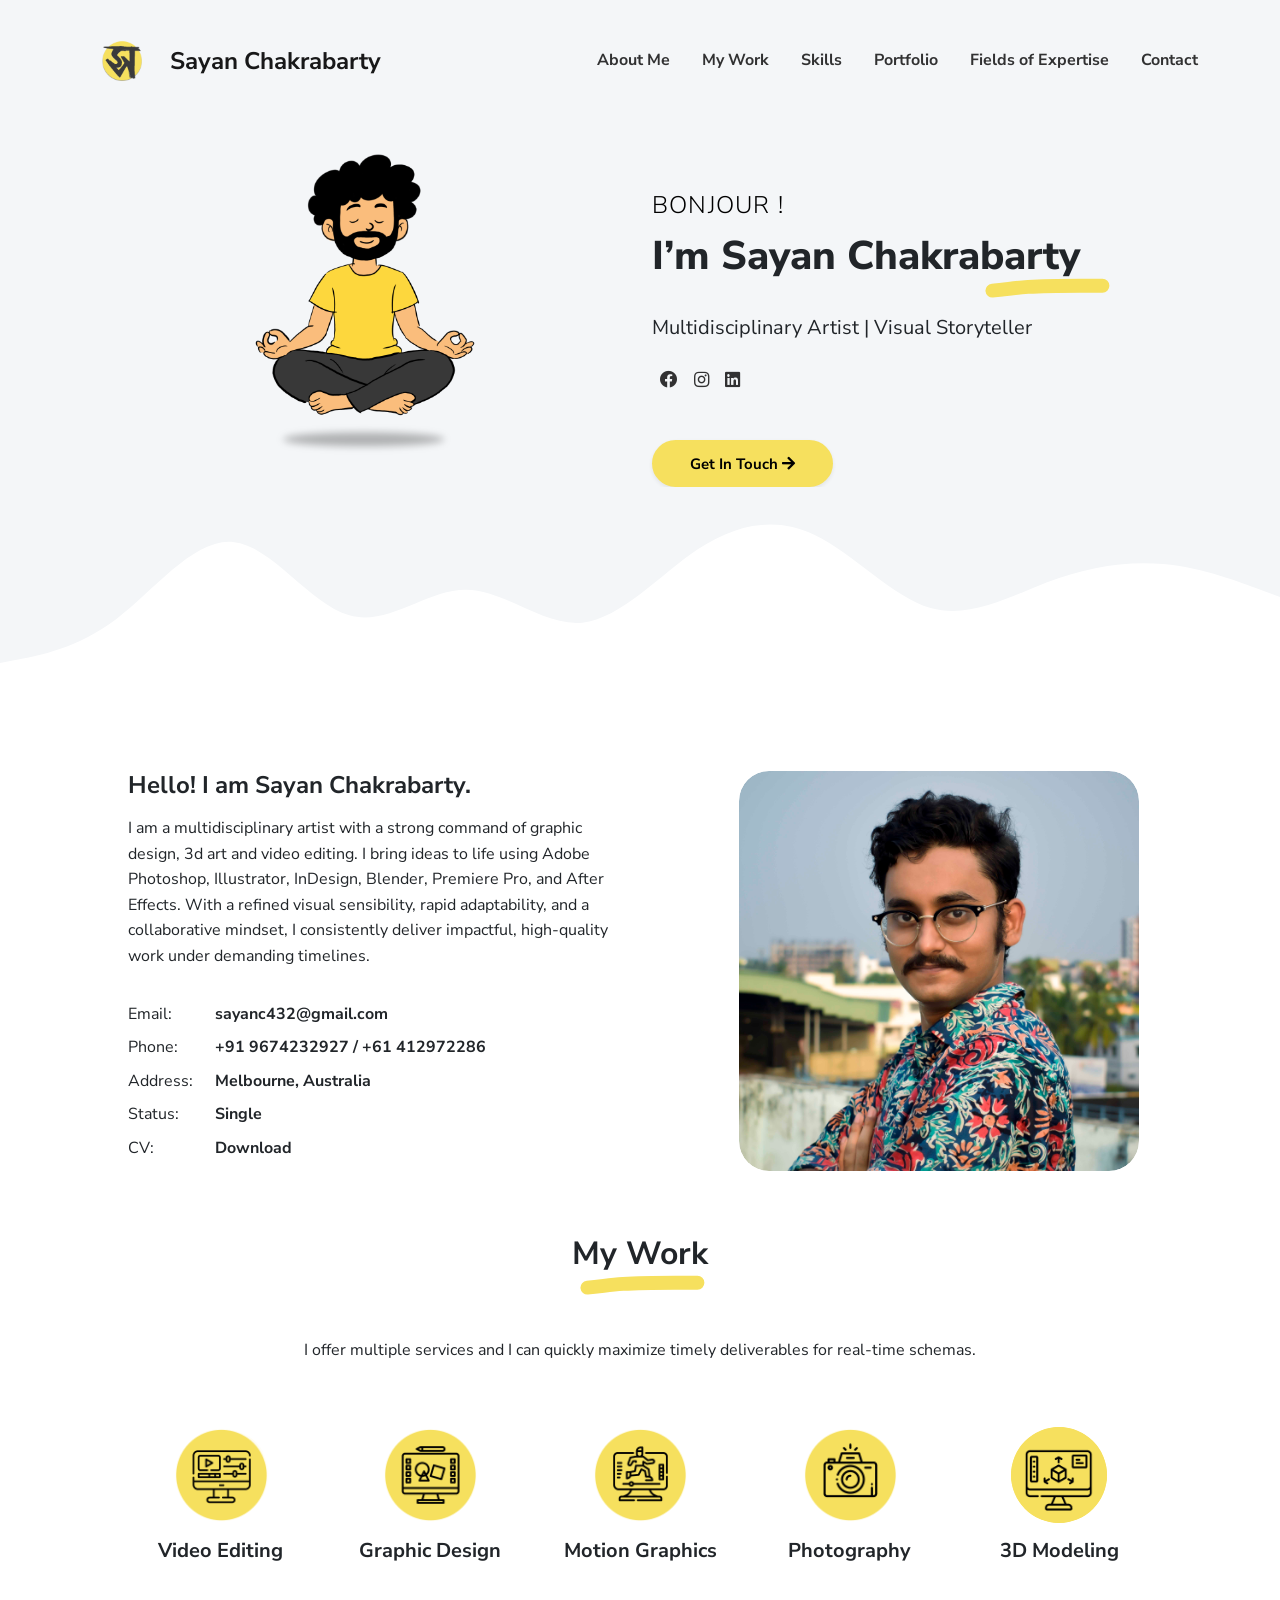
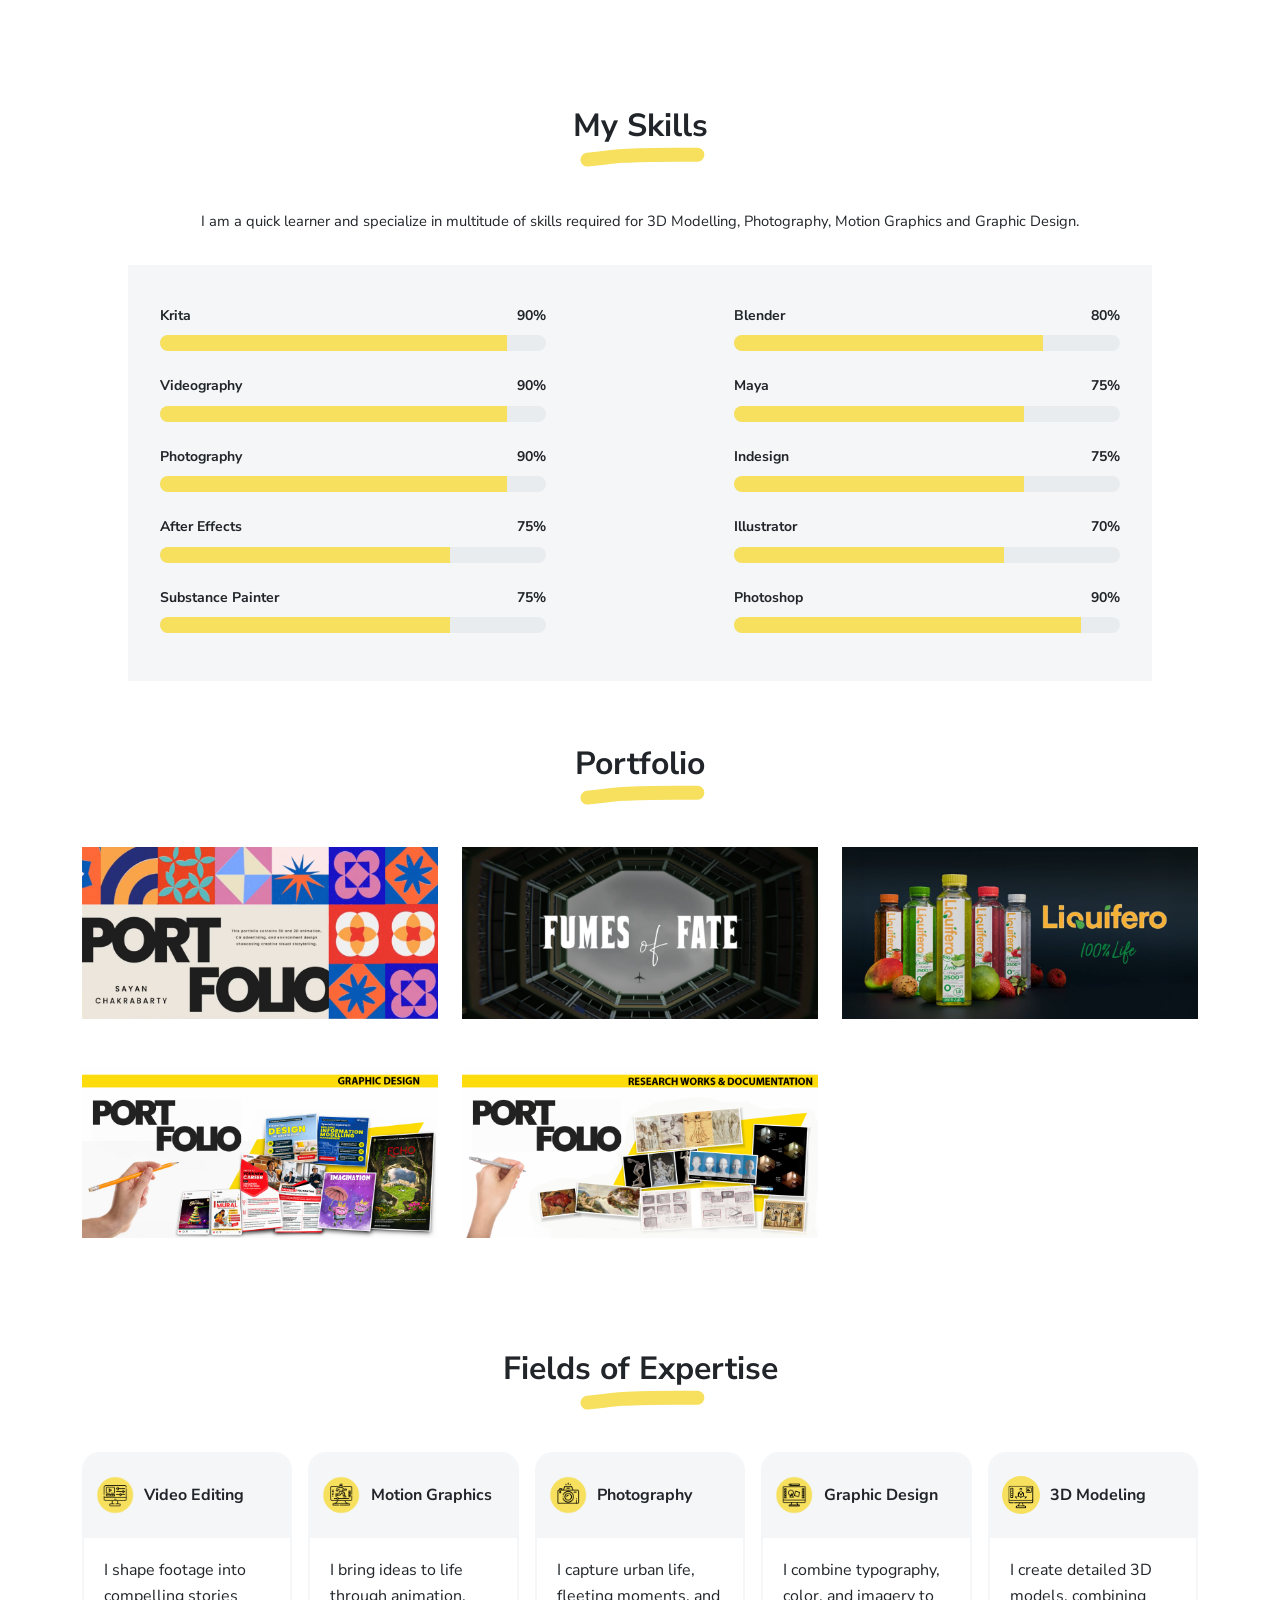
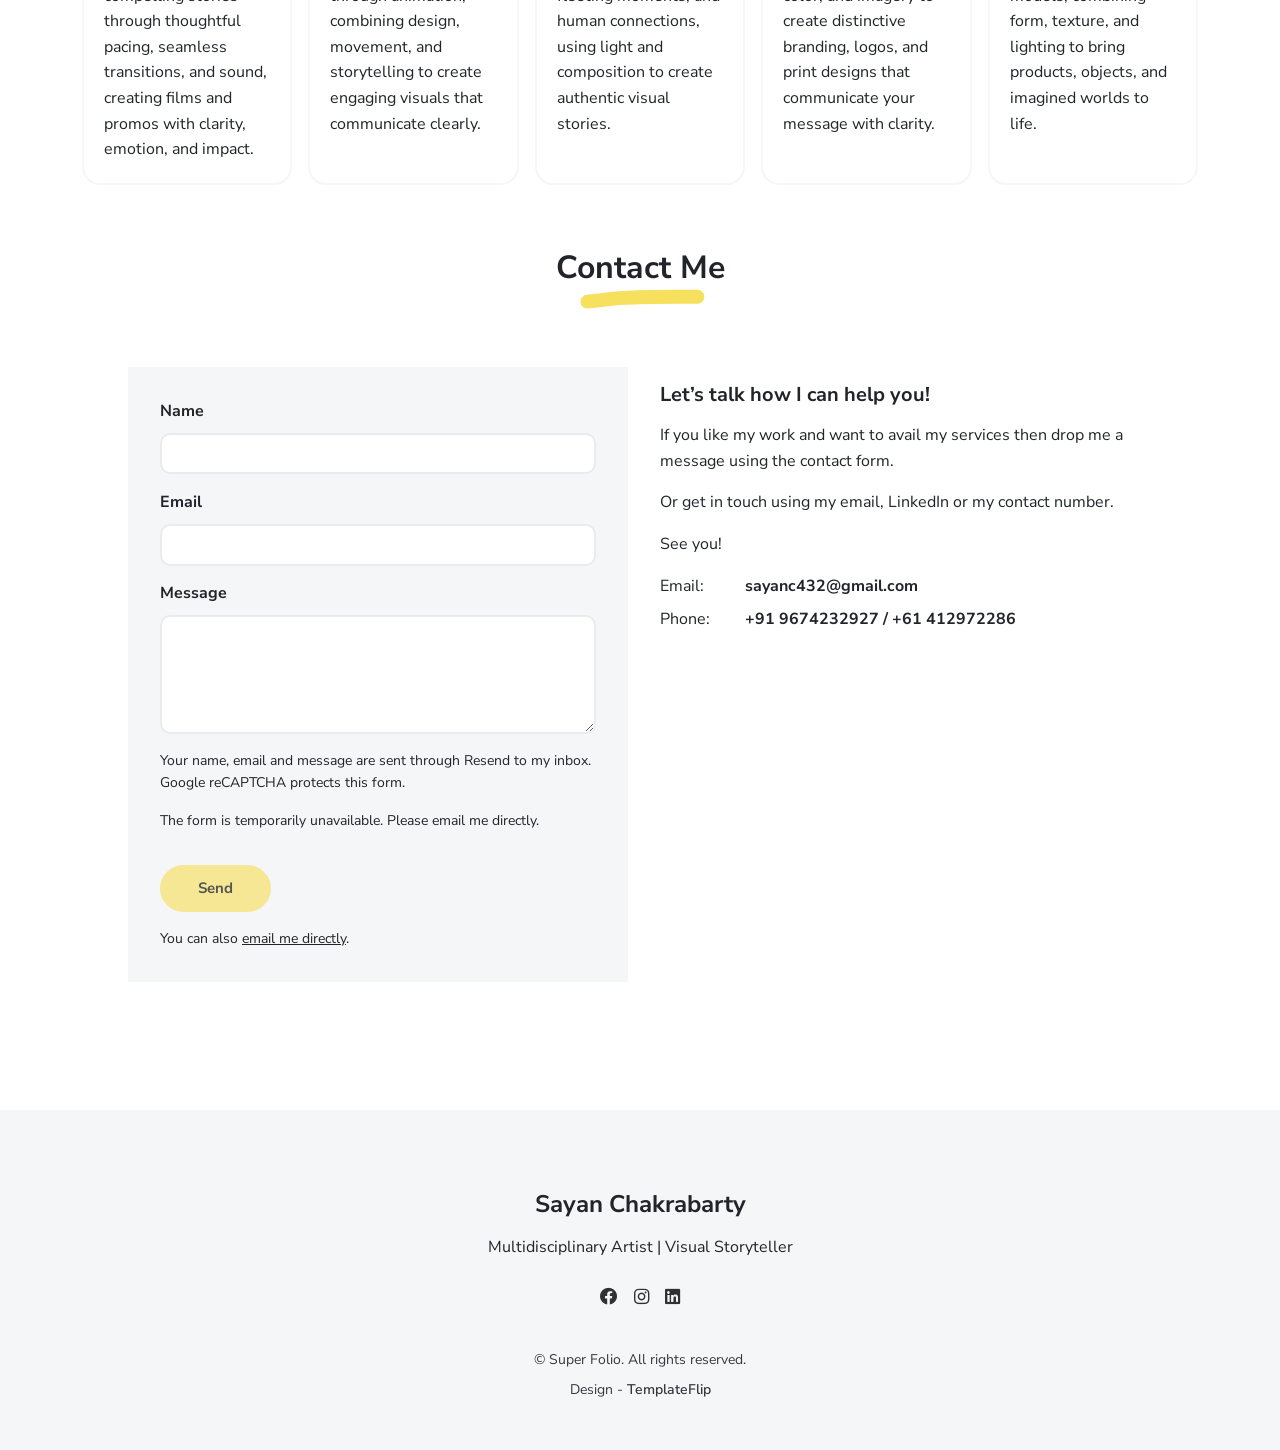
==== commit ba432c6f: "Allow My Work description to fit on one desktop line" ====
--- a/web/index.html
+++ b/web/index.html
@@ -153,7 +153,7 @@
       <h2 class="marker marker-center">My Work</h2>
     </div>
     <div class="text-center">
-      <p class="mx-auto mb-3" style="max-width:600px"> I offer multiple services and I can quickly maximize timely deliverables for real-time schemas.</p>
+      <p class="mx-auto mb-3"> I offer multiple services and I can quickly maximize timely deliverables for real-time schemas.</p>
     </div>
     <div class="row row-cols-2 row-cols-md-3 row-cols-lg-5 justify-content-center py-3">
       <div class="col text-center mb-3" data-aos="fade-up" data-aos-delay="100"><a class="service-icon-link" href="#portfolio" aria-label="View Video Editing portfolio"><img class="mb-2" src="images/RENDER_FINAL.png" width="96" height="96" alt="web design"/></a>
